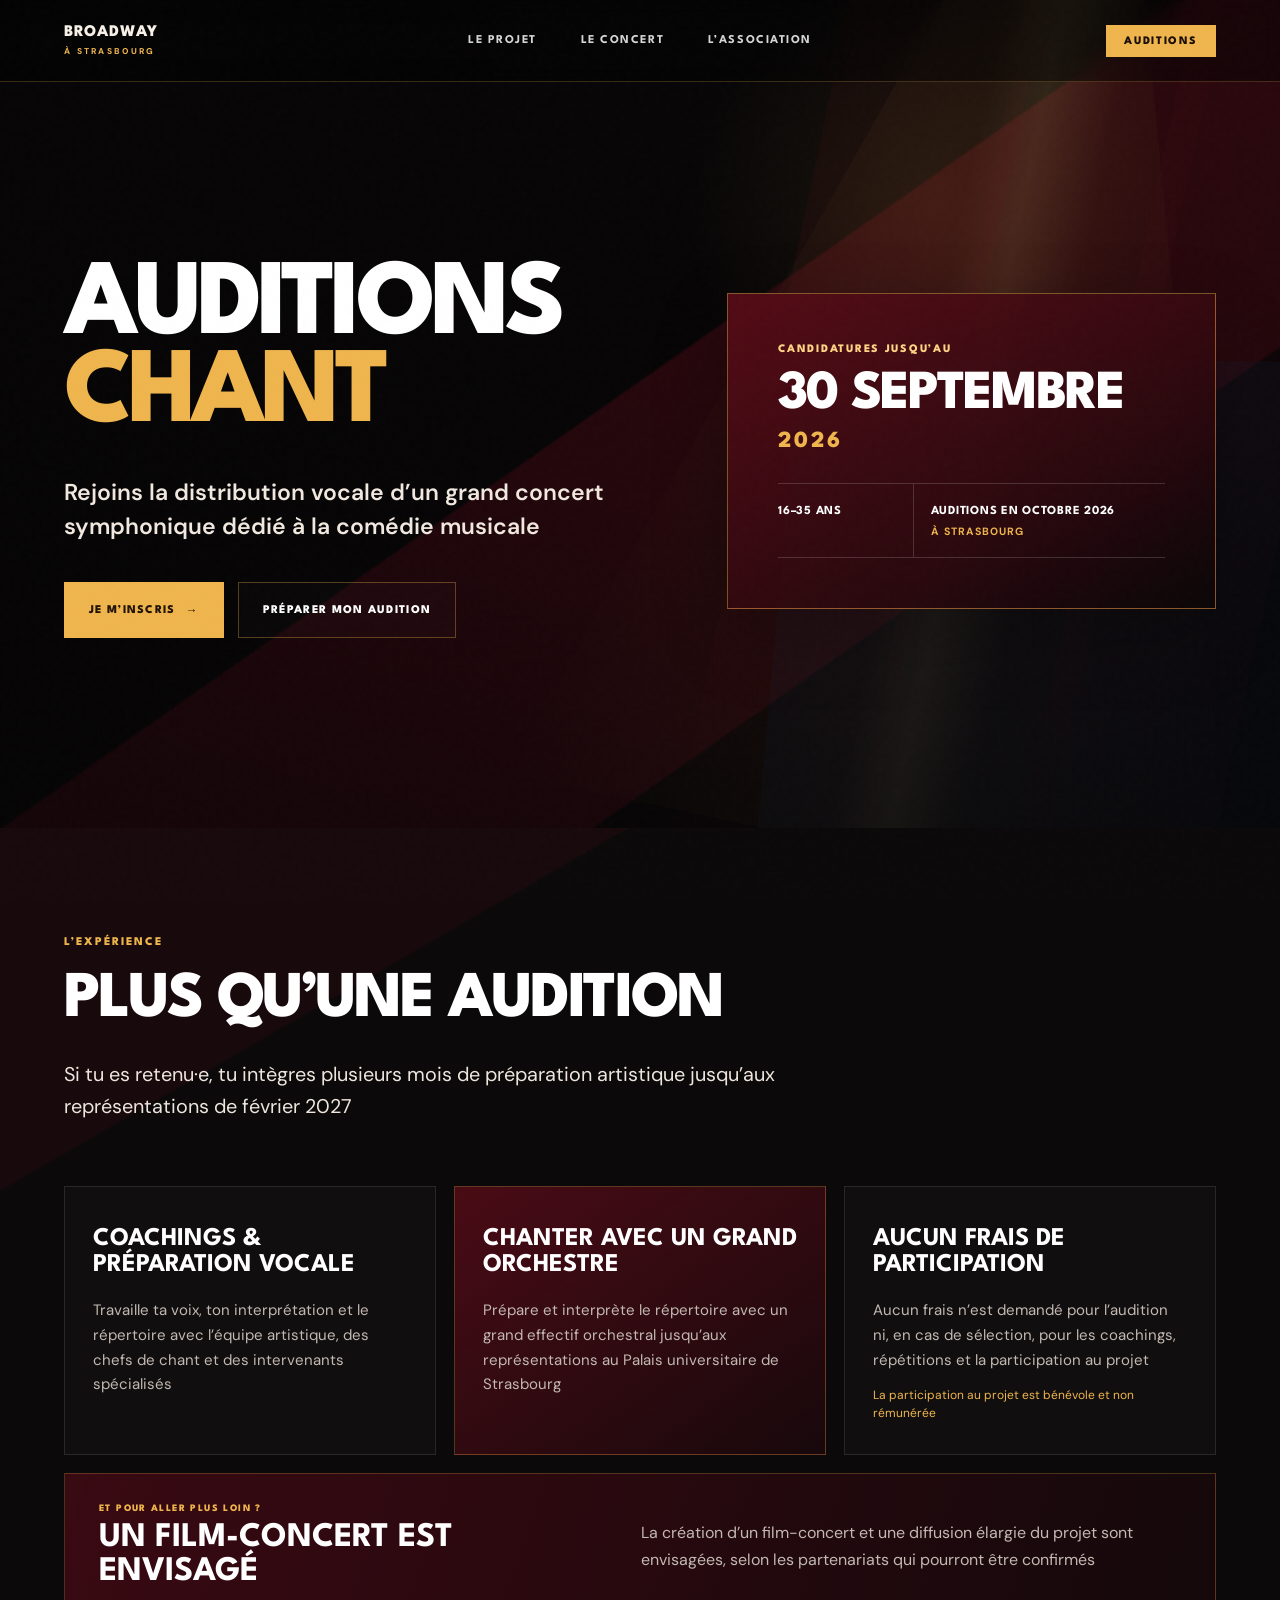
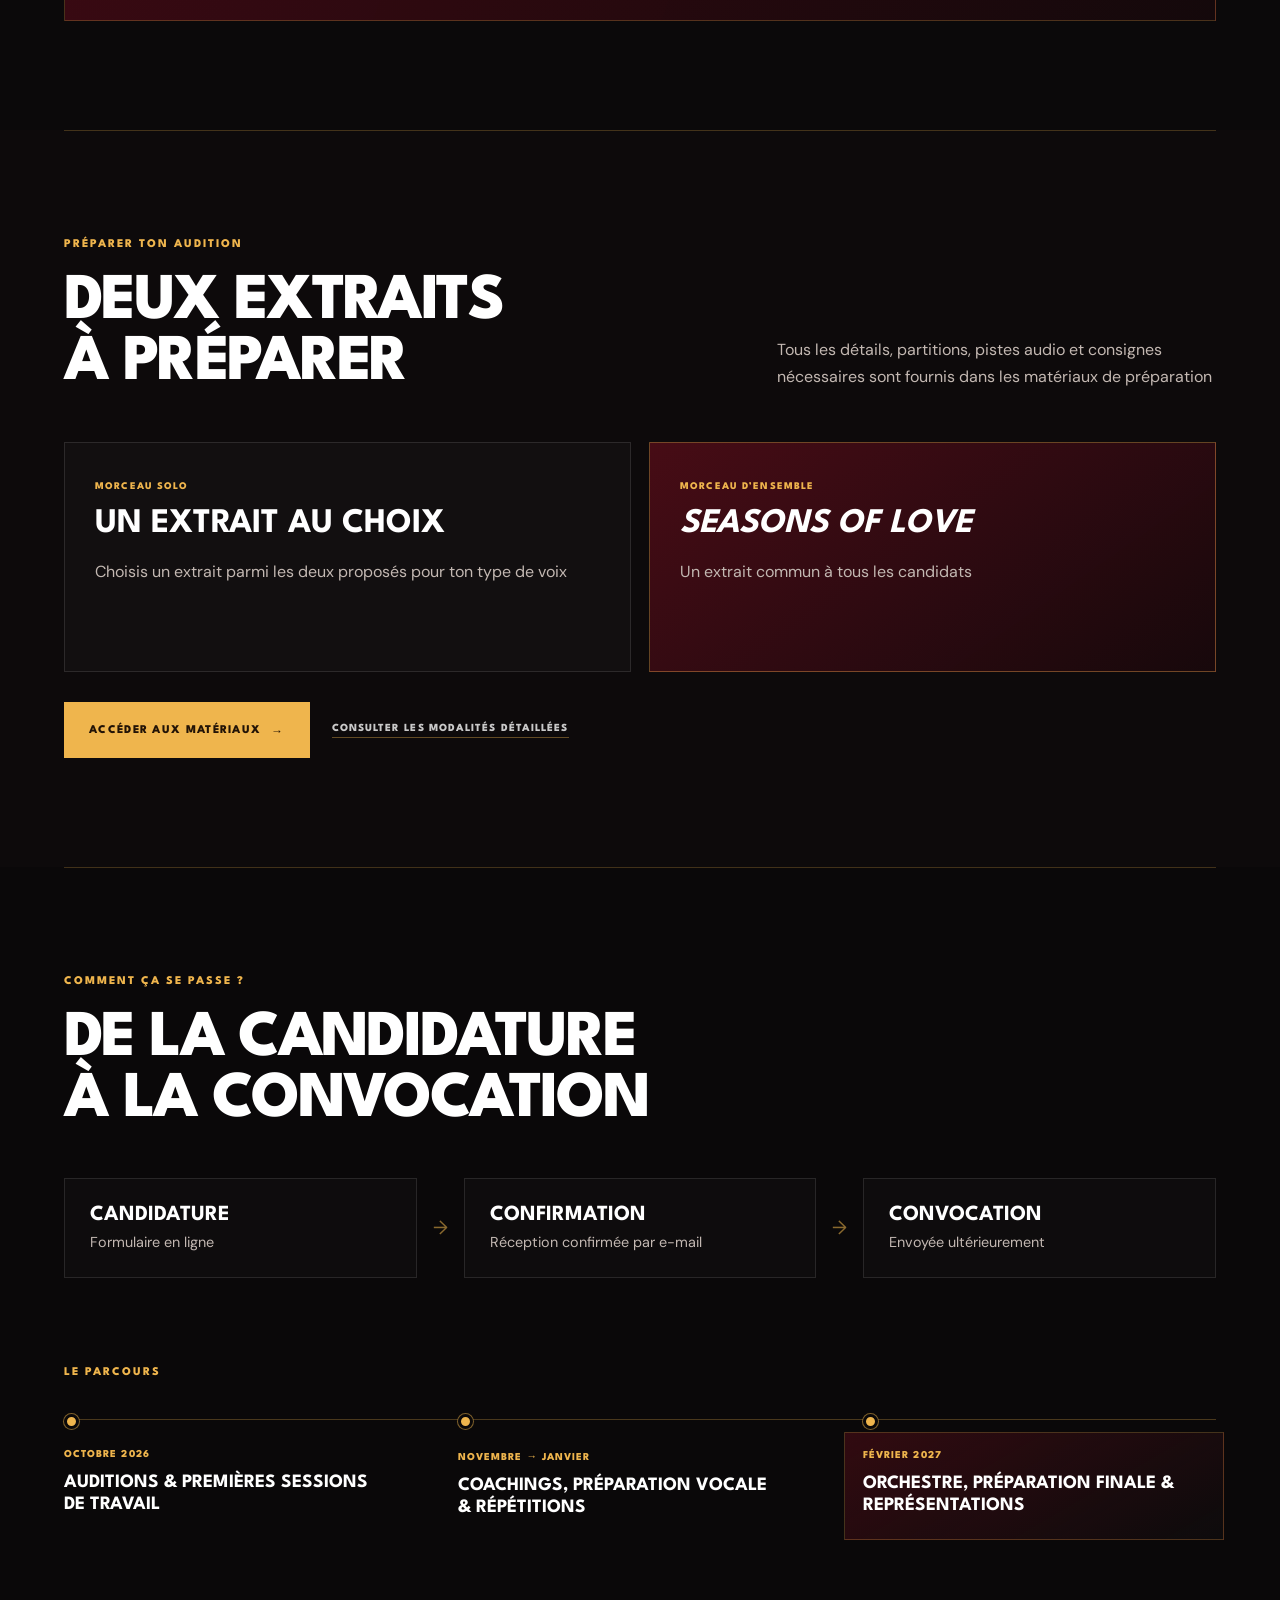
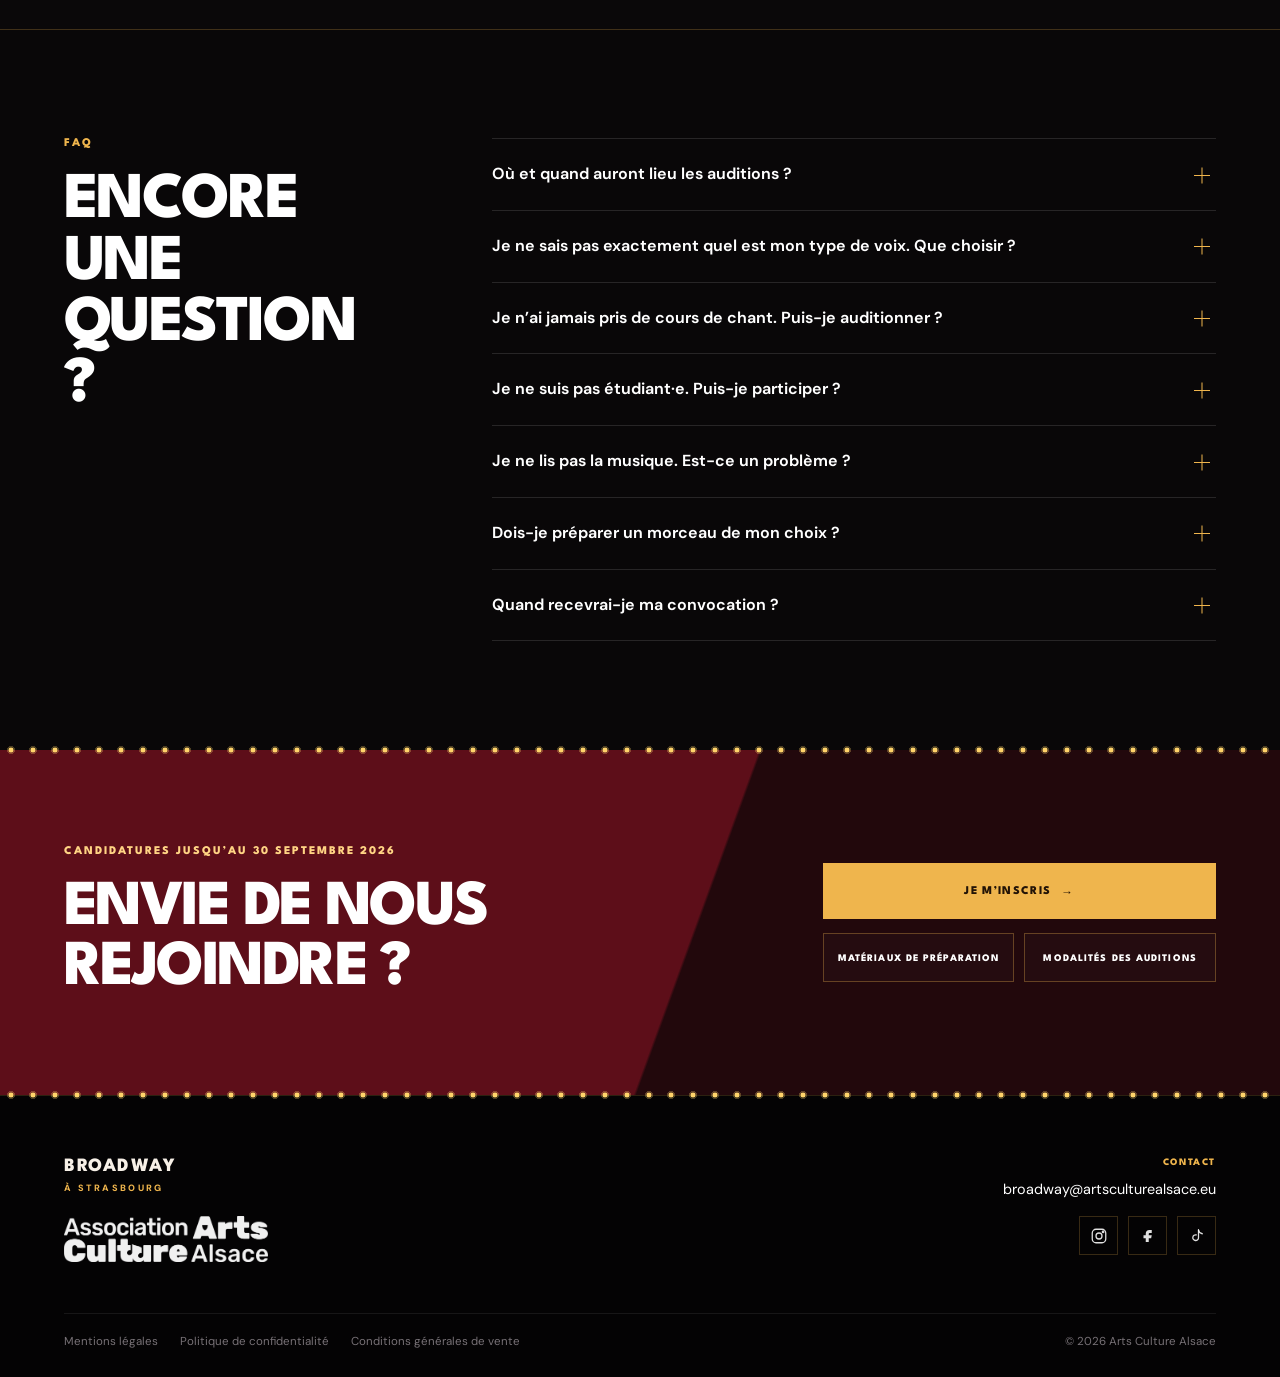
==== auditions/index.html @ e9760f8e "Deploy site V11-1" ====
<!DOCTYPE html>

<html lang="fr">
<head>
<meta charset="utf-8"/>
<meta content="width=device-width, initial-scale=1, viewport-fit=cover" name="viewport"/>
<meta content="#17070a" name="theme-color"/>
<meta content="Auditions chant pour Broadway à Strasbourg — candidatures jusqu’au 30 septembre 2026, auditions à Strasbourg en octobre 2026." name="description"/>
<meta content="Auditions chant — Broadway à Strasbourg" property="og:title"/>
<meta content="Rejoins la distribution vocale de Broadway à Strasbourg. Candidatures jusqu’au 30 septembre 2026." property="og:description"/>
<meta content="website" property="og:type"/>
<title>Auditions chant — Broadway à Strasbourg</title>
<link href="../assets/icons/favicon.ico" rel="icon" sizes="any"/>
<link href="../assets/icons/favicon-32x32.png" rel="icon" sizes="32x32" type="image/png"/>
<link href="../assets/icons/favicon-16x16.png" rel="icon" sizes="16x16" type="image/png"/>
<link href="../assets/icons/apple-touch-icon.png" rel="apple-touch-icon"/>
<link href="https://fonts.googleapis.com" rel="preconnect"/>
<link crossorigin="" href="https://fonts.gstatic.com" rel="preconnect"/>
<link href="https://fonts.googleapis.com/css2?family=DM+Sans:wght@400;500;600;700;800&amp;family=League+Spartan:wght@500;600;700;800&amp;display=swap" rel="stylesheet"/>
<link href="../css/style.css" rel="stylesheet"/>
<link href="../css/auditions.css" rel="stylesheet"/>
</head>
<body class="auditions-page">
<div aria-hidden="true" class="grain"></div>
<header class="site-header" id="top">
<a aria-label="Broadway à Strasbourg — accueil" class="brand" href="../#top">
<span class="brand-main">BROADWAY</span>
<span class="brand-sub">À STRASBOURG</span>
</a>
<nav aria-label="Navigation principale" class="desktop-nav">
<a href="../#projet">LE PROJET</a>
<a href="../#concert">LE CONCERT</a>
<a href="../#association">L’ASSOCIATION</a>
</nav>
<a aria-current="page" class="nav-cta nav-cta-active" href="./">AUDITIONS</a>
<button aria-expanded="false" aria-label="Ouvrir le menu" class="menu-toggle" type="button">
<span></span><span></span>
</button>
</header>
<div aria-hidden="true" class="mobile-menu">
<nav aria-label="Navigation mobile">
<a href="../#projet">LE PROJET</a>
<a href="../#concert">LE CONCERT</a>
<a href="../#association">L’ASSOCIATION</a>
<a aria-current="page" class="mobile-cta mobile-cta-active" href="./">AUDITIONS</a>
</nav>
</div>
<main>
<section aria-labelledby="audition-title" class="audition-hero">
<div aria-hidden="true" class="audition-hero-art">
<span class="audition-ray audition-ray-a"></span>
<span class="audition-ray audition-ray-b"></span>
<span class="audition-ray audition-ray-c"></span>
</div>
<div aria-hidden="true" class="audition-hero-shade"></div>
<div class="audition-container audition-hero-inner">
<div class="audition-hero-copy reveal">

<h1 id="audition-title">AUDITIONS <span>CHANT</span></h1>
<p class="audition-hero-lead">Rejoins la distribution vocale d’un grand concert symphonique dédié à la comédie musicale</p>
<div class="hero-actions">
<a class="button button-gold button-xl" href="candidature/">JE M’INSCRIS <span aria-hidden="true">→</span></a>
<a class="button button-ghost button-xl" href="#preparation">PRÉPARER MON AUDITION</a>
</div>
</div>
<aside aria-label="Informations essentielles" class="audition-key-info reveal">
<span class="key-label">CANDIDATURES JUSQU’AU</span>
<strong class="key-deadline">30 SEPTEMBRE <em>2026</em></strong>
<div class="key-secondary">
<span><b>16–35 ANS</b></span>
<span><b>AUDITIONS EN OCTOBRE 2026</b><small>À STRASBOURG</small></span>
</div>

</aside>
</div>
</section>
<section class="section-standard experience-section" id="experience">
<div class="audition-container">
<div class="section-intro reveal">
<p class="section-kicker">L’EXPÉRIENCE</p>
<h2>PLUS QU’UNE AUDITION</h2>
<p class="section-lead">Si tu es retenu·e, tu intègres plusieurs mois de préparation artistique jusqu’aux représentations de février 2027</p>
</div>
<div class="experience-grid reveal">
<article class="experience-card">
<h3>COACHINGS &amp; PRÉPARATION VOCALE</h3>
<p>Travaille ta voix, ton interprétation et le répertoire avec l’équipe artistique, des chefs de chant et des intervenants spécialisés</p>
</article>
<article class="experience-card experience-card-featured">
<h3>CHANTER AVEC UN GRAND ORCHESTRE</h3>
<p>Prépare et interprète le répertoire avec un grand effectif orchestral jusqu’aux représentations au Palais universitaire de Strasbourg</p>
</article>
<article class="experience-card">
<h3>AUCUN FRAIS DE PARTICIPATION</h3>
<p>Aucun frais n’est demandé pour l’audition ni, en cas de sélection, pour les coachings, répétitions et la participation au projet</p>
<small>La participation au projet est bénévole et non rémunérée</small>
</article>
</div>
<aside class="film-callout reveal">
<div>
<p class="callout-kicker">ET POUR ALLER PLUS LOIN ?</p>
<h3>UN FILM-CONCERT EST ENVISAGÉ</h3>
</div>
<p>La création d’un film-concert et une diffusion élargie du projet sont envisagées, selon les partenariats qui pourront être confirmés</p>
</aside>
</div>
</section>
<section class="section-standard preparation-section" id="preparation">
<div class="audition-container">
<div class="preparation-heading reveal">
<div>
<p class="section-kicker">PRÉPARER TON AUDITION</p>
<h2>DEUX EXTRAITS À PRÉPARER</h2>
</div>
<p>Tous les détails, partitions, pistes audio et consignes nécessaires sont fournis dans les matériaux de préparation</p>
</div>
<div class="prep-grid reveal">
<article class="prep-card">
<div>
<span class="prep-label">MORCEAU SOLO</span>
<h3>UN EXTRAIT AU CHOIX</h3>
<p>Choisis un extrait parmi les deux proposés pour ton type de voix</p>
</div>
</article>
<article class="prep-card prep-card-gold">
<div>
<span class="prep-label">MORCEAU D’ENSEMBLE</span>
<h3><em>SEASONS OF LOVE</em></h3>
<p>Un extrait commun à tous les candidats</p>
</div>
</article>
</div>
<div class="materials-actions reveal">
<a aria-disabled="true" class="button button-gold button-xl placeholder-link" href="#">ACCÉDER AUX MATÉRIAUX <span aria-hidden="true">→</span></a>
<a class="text-link" href="modalites/">CONSULTER LES MODALITÉS DÉTAILLÉES</a>
</div>
</div>
</section>
<section class="process-section section-standard" id="processus">
<div class="audition-container">
<div class="process-heading reveal">
<p class="section-kicker">COMMENT ÇA SE PASSE ?</p>
<h2>DE LA CANDIDATURE À LA CONVOCATION</h2>
</div>
<div class="application-steps reveal">
<article>
<strong>CANDIDATURE</strong>
<p>Formulaire en ligne</p>
</article>
<div aria-hidden="true" class="step-arrow">→</div>
<article>
<strong>CONFIRMATION</strong>
<p>Réception confirmée par e-mail</p>
</article>
<div aria-hidden="true" class="step-arrow">→</div>
<article>
<strong>CONVOCATION</strong>
<p>Envoyée ultérieurement</p>
</article>
</div>
<div class="timeline-heading reveal">
<p class="section-kicker">LE PARCOURS</p>
</div>
<div aria-label="Calendrier du projet d’octobre 2026 à février 2027" class="season-timeline reveal">
<div aria-hidden="true" class="timeline-line"></div>
<article class="timeline-item">
<span class="timeline-dot"></span>
<div class="timeline-month">OCTOBRE 2026</div>
<strong>AUDITIONS &amp; PREMIÈRES SESSIONS DE TRAVAIL</strong>
</article>
<article class="timeline-item">
<span class="timeline-dot"></span>
<div class="timeline-month">NOVEMBRE → JANVIER</div>
<strong>COACHINGS, PRÉPARATION VOCALE &amp; RÉPÉTITIONS</strong>
</article>
<article class="timeline-item timeline-highlight">
<span class="timeline-dot"></span>
<div class="timeline-month">FÉVRIER 2027</div>
<strong>ORCHESTRE, PRÉPARATION FINALE &amp; REPRÉSENTATIONS</strong>
</article>
</div>
</div>
</section>
<section class="faq-section section-standard" id="faq">
<div class="audition-container faq-layout">
<div class="faq-heading reveal">
<p class="section-kicker">FAQ</p>
<h2>ENCORE UNE QUESTION ?</h2>
</div>
<div class="faq-list reveal">
<details>
<summary>Où et quand auront lieu les auditions ?</summary>
<p>Les auditions auront lieu à Strasbourg, en octobre 2026, sur convocation. La date, l’horaire de passage et le lieu exact seront communiqués dans la convocation</p>
</details>
<details>
<summary>Je ne sais pas exactement quel est mon type de voix. Que choisir ?</summary>
<p>Choisis le type de voix dans lequel les extraits proposés te semblent les plus confortables. Ce choix sert avant tout à déterminer les matériaux à préparer et ne constitue pas une classification définitive de ta voix</p>
</details>
<details>
<summary>Je n’ai jamais pris de cours de chant. Puis-je auditionner ?</summary>
<p>Oui. Aucun parcours particulier n’est exigé. Conservatoire, chorale, autodidacte… ou jusqu’ici surtout sous la douche : les expériences peuvent être très différentes. L’audition est là pour nous permettre de découvrir ta voix et ton potentiel</p>
</details>
<details>
<summary>Je ne suis pas étudiant·e. Puis-je participer ?</summary>
<p>Oui. Le projet s’adresse en priorité aux étudiants et aux jeunes en formation, mais les auditions sont ouvertes à tous les profils âgés de 16 à 35 ans</p>
</details>
<details>
<summary>Je ne lis pas la musique. Est-ce un problème ?</summary>
<p>Non. La lecture musicale constitue un atout, mais elle n’est pas obligatoire. Des pistes audio et des guides de travail sont disponibles avec les partitions</p>
</details>
<details>
<summary>Dois-je préparer un morceau de mon choix ?</summary>
<p>Non. Les extraits à préparer sont fournis pour chaque type de voix : un morceau solo au choix parmi deux propositions et le morceau d’ensemble <em>Seasons of Love</em></p>
</details>
<details>
<summary>Quand recevrai-je ma convocation ?</summary>
<p>Après réception de la candidature, un e-mail de confirmation sera envoyé. La convocation arrivera séparément, ultérieurement</p>
</details>
</div>
</div>
</section>
<section class="final-cta-section marquee-frame">
<div class="audition-container final-cta-inner reveal">
<div class="final-cta-copy">
<p class="section-kicker section-kicker-light">CANDIDATURES JUSQU’AU 30 SEPTEMBRE 2026</p>
<h2>ENVIE DE NOUS REJOINDRE ?</h2>
</div>
<div class="final-cta-actions">
<a class="button button-gold button-xl" href="candidature/">JE M’INSCRIS <span aria-hidden="true">→</span></a>
<div class="secondary-actions">
<a aria-disabled="true" class="button button-ghost placeholder-link" href="#">MATÉRIAUX DE PRÉPARATION</a>
<a class="button button-ghost" href="modalites/">MODALITÉS DES AUDITIONS</a>
</div>
</div>
</div>
</section>
</main>
<button aria-label="Revenir en haut de la page" class="back-to-top" title="Revenir en haut" type="button">
<span aria-hidden="true">↑</span>
</button>
<footer class="site-footer">
<div class="footer-inner">
<div class="footer-brand-block">
<a aria-label="Broadway à Strasbourg — accueil" class="footer-title" href="../#top">
<span>BROADWAY</span>
<small>À STRASBOURG</small>
</a>
<a class="footer-aca-link" href="https://artsculturealsace.eu/" aria-label="Site d’Arts Culture Alsace"><img alt="Arts Culture Alsace" class="footer-aca-logo" loading="lazy" src="../assets/logos/arts-culture-alsace-white.png"/></a>
</div>
<div class="footer-contact">
<span class="footer-contact-label">CONTACT</span>
<a class="footer-email" href="mailto:broadway@artsculturealsace.eu">broadway@artsculturealsace.eu</a>
<div aria-label="Réseaux sociaux Arts Culture Alsace" class="socials">
<a aria-label="Instagram Arts Culture Alsace" href="https://www.instagram.com/artsculturealsace/" rel="noopener noreferrer" target="_blank">
<svg aria-hidden="true" viewbox="0 0 24 24"><rect height="18" rx="5" width="18" x="3" y="3"></rect><circle cx="12" cy="12" r="4"></circle><circle cx="17.4" cy="6.6" r="1"></circle></svg>
</a>
<a aria-label="Facebook Arts Culture Alsace" href="https://www.facebook.com/p/Arts-Culture-Alsace-61580677268485/" rel="noopener noreferrer" target="_blank">
<svg aria-hidden="true" viewbox="0 0 24 24"><path d="M14 8h3V4h-3c-3.3 0-5 2-5 5v2H6v4h3v5h4v-5h3.2l.8-4H13V9c0-.7.3-1 1-1Z"></path></svg>
</a>
<a aria-label="TikTok Arts Culture Alsace" href="https://www.tiktok.com/@artsculturealsace" rel="noopener noreferrer" target="_blank">
<svg aria-hidden="true" viewbox="0 0 24 24"><path d="M14 4v10.2a3.8 3.8 0 1 1-3-3.7"></path><path d="M14 4c.5 2.8 2.2 4.5 5 5"></path></svg>
</a>
</div>
</div>
</div>
<div class="footer-bottom">
<div class="footer-legal">
<a href="../mentions-legales/">Mentions légales</a>
<a href="../confidentialite/">Politique de confidentialité</a>
<a href="../conditions-generales-de-vente/">Conditions générales de vente</a></div>
<span>© 2026 Arts Culture Alsace</span>
</div>
</footer>
<script src="../js/main.js"></script>
</body>
</html>
---- css/style.css ----
:root {
  --bg: #090708;
  --bg-deep: #040304;
  --bg-warm: #13090b;
  --ink: #f7f0e7;
  --muted: #c3b8b2;
  --muted-2: #8e8480;
  --burgundy: #4e0e17;
  --burgundy-2: #68121d;
  --red: #a91e2c;
  --red-bright: #d3323b;
  --gold: #d38b27;
  --gold-bright: #efb54d;
  --bulb: #ffd36a;
  --blue: #1d5d9f;
  --cream: #f7efe3;
  --line: rgba(255,255,255,.12);
  --header-h: 82px;
  --max: 1240px;
  --pad: clamp(22px, 5vw, 72px);
  --sans: "DM Sans", system-ui, -apple-system, BlinkMacSystemFont, "Segoe UI", sans-serif;
  --display: "League Spartan", "Arial Black", sans-serif;
}

* { box-sizing: border-box; }
html { scroll-behavior: smooth; background: var(--bg); }
body {
  margin: 0;
  color: var(--ink);
  background: var(--bg);
  font-family: var(--sans);
  overflow-x: clip;
  text-rendering: optimizeLegibility;
  -webkit-font-smoothing: antialiased;
}
body.menu-open { overflow: hidden; }
a { color: inherit; text-decoration: none; }
img { display: block; max-width: 100%; }
button, a { -webkit-tap-highlight-color: transparent; }
button { font: inherit; }

.grain {
  position: fixed;
  inset: 0;
  z-index: 100;
  pointer-events: none;
  opacity: .024;
  background-image: url("data:image/svg+xml,%3Csvg viewBox='0 0 180 180' xmlns='http://www.w3.org/2000/svg'%3E%3Cfilter id='n'%3E%3CfeTurbulence type='fractalNoise' baseFrequency='.9' numOctaves='3' stitchTiles='stitch'/%3E%3C/filter%3E%3Crect width='100%25' height='100%25' filter='url(%23n)' opacity='.72'/%3E%3C/svg%3E");
}

/* Header */
.site-header {
  position: fixed;
  inset: 0 0 auto 0;
  z-index: 70;
  height: var(--header-h);
  display: grid;
  grid-template-columns: 1fr auto 1fr;
  align-items: center;
  gap: 34px;
  padding: 0 var(--pad);
  background: rgba(4,3,4,.46);
  backdrop-filter: blur(9px);
  -webkit-backdrop-filter: blur(9px);
  border-bottom: 1px solid rgba(239,181,77,.22);
  transition: background .28s ease, backdrop-filter .28s ease, border-color .28s ease;
}
.site-header.scrolled {
  background: rgba(4,3,4,.92);
  backdrop-filter: blur(16px);
  -webkit-backdrop-filter: blur(16px);
  border-bottom-color: rgba(239,181,77,.42);
}
.brand {
  justify-self: start;
  display: inline-flex;
  flex-direction: column;
  line-height: .9;
  text-transform: uppercase;
}
.brand-main {
  font-family: var(--display);
  font-size: 1.02rem;
  font-weight: 800;
  letter-spacing: .065em;
}
.brand-sub {
  margin-top: 7px;
  color: var(--gold-bright);
  font-size: .53rem;
  font-weight: 800;
  letter-spacing: .27em;
}
.desktop-nav {
  display: flex;
  align-items: center;
  gap: clamp(28px, 3.4vw, 52px);
}
.desktop-nav a {
  position: relative;
  padding: 9px 0;
  color: rgba(255,255,255,.84);
  font-family: var(--display);
  font-size: .75rem;
  font-weight: 700;
  letter-spacing: .13em;
  transition: color .2s ease;
}
.desktop-nav a::after {
  content: "";
  position: absolute;
  left: 0;
  right: 100%;
  bottom: 2px;
  height: 2px;
  background: var(--gold-bright);
  transition: right .2s ease;
}
.desktop-nav a:hover { color: #fff; }
.desktop-nav a:hover::after { right: 0; }
.nav-cta {
  justify-self: end;
  padding: 10px 17px 9px;
  border: 1px solid rgba(239,181,77,.68);
  color: var(--gold-bright);
  font-family: var(--display);
  font-size: .72rem;
  font-weight: 800;
  letter-spacing: .14em;
  transition: color .2s ease, background .2s ease, border-color .2s ease;
}
.nav-cta:hover {
  color: #1a0d05;
  background: var(--gold-bright);
  border-color: var(--gold-bright);
}
.menu-toggle {
  display: none;
  justify-self: end;
  width: 42px;
  height: 42px;
  padding: 8px;
  border: 1px solid rgba(255,255,255,.13);
  border-radius: 3px;
  background: rgba(0,0,0,.14);
}
.menu-toggle span {
  display: block;
  width: 22px;
  height: 1px;
  margin: 6px auto;
  background: #fff;
  transition: transform .22s ease;
}
.mobile-menu {
  position: fixed;
  inset: 0;
  z-index: 60;
  display: grid;
  place-items: center;
  padding: calc(var(--header-h) + 30px) 24px 40px;
  background:
    linear-gradient(145deg, rgba(90,13,25,.82), transparent 42%),
    linear-gradient(330deg, rgba(29,93,159,.16), transparent 32%),
    #080607;
  opacity: 0;
  pointer-events: none;
  transition: opacity .22s ease;
}
.mobile-menu.open { opacity: 1; pointer-events: auto; }
.mobile-menu nav {
  display: flex;
  flex-direction: column;
  align-items: center;
  gap: 27px;
  text-align: center;
}
.mobile-menu a {
  font-family: var(--display);
  font-size: 1.18rem;
  font-weight: 700;
  letter-spacing: .12em;
}
.mobile-menu .mobile-cta {
  margin-top: 8px;
  padding: 13px 20px;
  border: 1px solid rgba(239,181,77,.72);
  color: var(--gold-bright);
  font-size: .92rem;
}
.menu-toggle.open span:first-child { transform: translateY(3.5px) rotate(45deg); }
.menu-toggle.open span:last-child { transform: translateY(-3.5px) rotate(-45deg); }

/* Hero */
.hero { position: relative; background: var(--bg-deep); }
.hero-stage {
  position: relative;
  min-height: 80svh;
  display: grid;
  place-items: center;
  overflow: hidden;
  padding: calc(var(--header-h) + 46px) var(--pad) 64px;
}
.hero-media,
.hero-video,
.hero-shade {
  position: absolute;
  inset: 0;
  width: 100%;
  height: 100%;
}
.hero-video { object-fit: cover; }
.hero-media {
  overflow: hidden;
  background:
    linear-gradient(180deg, rgba(0,0,0,.12), rgba(0,0,0,.42)),
    #090607;
}
.hero-curtain,
.hero-spotlight,
.hero-blue-accent { position: absolute; pointer-events: none; }
.hero-curtain {
  top: -8%;
  bottom: -12%;
  width: 42%;
  opacity: .9;
}
.hero-curtain-left {
  left: -10%;
  transform: skewX(-8deg);
  background:
    linear-gradient(90deg, #28050b 0%, #5d0d19 48%, rgba(93,13,25,.12) 100%);
}
.hero-curtain-right {
  right: -16%;
  transform: skewX(10deg);
  background:
    linear-gradient(270deg, #240408 0%, #4d0b13 44%, rgba(77,11,19,.08) 100%);
}
.hero-spotlight {
  width: 24vw;
  min-width: 220px;
  height: 120%;
  left: 30%;
  top: -28%;
  transform: rotate(12deg);
  transform-origin: top center;
  background: linear-gradient(90deg, transparent 0%, rgba(245,195,95,.18) 47%, rgba(255,220,136,.34) 51%, rgba(245,195,95,.12) 58%, transparent 100%);
  clip-path: polygon(40% 0, 60% 0, 100% 100%, 0 100%);
}
.hero-blue-accent {
  right: 5%;
  bottom: 7%;
  width: min(22vw, 320px);
  height: min(48vh, 430px);
  opacity: .16;
  background: #1b5b97;
  clip-path: polygon(22% 0, 100% 12%, 78% 100%, 0 86%);
}
.hero-shade {
  background:
    linear-gradient(180deg, rgba(4,3,4,.10) 0%, rgba(4,3,4,.10) 42%, rgba(4,3,4,.66) 100%),
    radial-gradient(circle at 50% 48%, transparent 0 32%, rgba(4,3,4,.18) 68%, rgba(4,3,4,.42) 100%);
}
.hero-content {
  position: relative;
  z-index: 2;
  width: min(100%, 1080px);
  text-align: center;
}
.hero-meta {
  display: flex;
  flex-direction: column;
  align-items: center;
  gap: 7px;
  margin: 0 0 28px;
  color: var(--gold-bright);
  font-family: var(--display);
  font-size: clamp(.65rem, .78vw, .79rem);
  font-weight: 700;
  letter-spacing: .18em;
  text-transform: uppercase;
}
.hero-content h1 { margin: 0; text-transform: uppercase; }
.hero-title-main {
  display: block;
  color: #fff;
  font-family: var(--display);
  font-size: clamp(4.7rem, 10vw, 9.7rem);
  line-height: .82;
  font-weight: 800;
  letter-spacing: -.055em;
}
.hero-title-sub {
  display: block;
  margin-top: 25px;
  color: var(--gold-bright);
  font-family: var(--display);
  font-size: clamp(1rem, 1.7vw, 1.55rem);
  line-height: 1;
  font-weight: 700;
  letter-spacing: .31em;
}
.hero-tagline {
  max-width: 720px;
  margin: 36px auto 0;
  color: var(--cream);
  font-family: var(--sans);
  font-size: clamp(1.22rem, 1.8vw, 1.58rem);
  font-weight: 600;
  line-height: 1.4;
  text-wrap: balance;
}
.hero-cta-strip {
  position: relative;
  z-index: 4;
  background:
    linear-gradient(90deg, #3f0911 0%, #5c0d18 44%, #34080f 100%);
  border-top: 1px solid rgba(239,181,77,.45);
  border-bottom: 1px solid rgba(239,181,77,.18);
}
.hero-cta-inner {
  max-width: var(--max);
  margin: 0 auto;
  padding: 30px var(--pad);
  display: flex;
  align-items: center;
  justify-content: space-between;
  gap: 34px;
}
.hero-cta-label {
  display: block;
  margin-bottom: 7px;
  color: var(--gold-bright);
  font-family: var(--display);
  font-size: .75rem;
  font-weight: 800;
  letter-spacing: .16em;
}
.hero-cta-inner strong {
  display: block;
  max-width: 680px;
  color: #fff;
  font-family: var(--sans);
  font-size: clamp(1.15rem, 1.7vw, 1.55rem);
  font-weight: 700;
  line-height: 1.35;
}

/* Broadway light motif */
.marquee-frame { position: relative; }
.marquee-frame::before,
.marquee-frame::after,
.bulb-row,
.audition-bulbs {
  background-image: radial-gradient(circle, var(--bulb) 0 2.4px, rgba(255,211,106,.28) 2.6px 4px, transparent 4.2px);
  background-size: 22px 8px;
  background-repeat: repeat-x;
}
.marquee-frame::before,
.marquee-frame::after {
  content: "";
  position: absolute;
  left: 0;
  right: 0;
  height: 8px;
  pointer-events: none;
}
.marquee-frame::before { top: -4px; }
.marquee-frame::after { bottom: -4px; }
.marquee-frame-top::after { display: none; }

/* Shared */
.section { position: relative; padding: clamp(84px, 9vw, 138px) var(--pad); }
.section-inner { width: min(100%, var(--max)); margin: 0 auto; }
.section-kicker {
  margin: 0 0 22px;
  color: var(--gold-bright);
  font-family: var(--display);
  font-size: .74rem;
  font-weight: 800;
  letter-spacing: .17em;
  text-transform: uppercase;
}
.section-kicker-light { color: #ffd484; }
h2 {
  margin: 0;
  font-family: var(--display);
  font-weight: 800;
  text-transform: uppercase;
  text-wrap: balance;
}
.lead {
  color: #f3ece4;
  font-size: clamp(1.13rem, 1.55vw, 1.42rem);
  line-height: 1.55;
}
.button {
  display: inline-flex;
  align-items: center;
  justify-content: center;
  gap: 10px;
  min-height: 49px;
  padding: 13px 20px 12px;
  border: 1px solid rgba(255,255,255,.22);
  font-family: var(--display);
  font-size: .74rem;
  font-weight: 800;
  letter-spacing: .11em;
  text-align: center;
  transition: transform .18s ease, background .18s ease, color .18s ease, border-color .18s ease;
}
.button:hover { transform: translateY(-2px); }
.button-gold {
  color: #221306;
  background: var(--gold-bright);
  border-color: var(--gold-bright);
}
.button-gold:hover {
  background: #ffd16f;
  border-color: #ffd16f;
}

/* Project */
.section-project {
  background:
    linear-gradient(150deg, rgba(85,12,24,.18) 0 22%, transparent 22.2%),
    linear-gradient(330deg, rgba(29,93,159,.05) 0 18%, transparent 18.2%),
    #0b090a;
}
.project-layout {
  display: grid;
  grid-template-columns: minmax(0, .96fr) minmax(380px, 1.04fr);
  gap: clamp(38px, 5vw, 72px);
  align-items: center;
}
.project-copy {
  padding-right: clamp(0px, 1vw, 14px);
}
.project-copy h2 {
  max-width: 8.2ch;
}

.project-copy h2,
.concert-heading h2,
.auditions-heading h2 {
  font-size: clamp(2.7rem, 5.4vw, 5.6rem);
  line-height: .94;
  letter-spacing: -.04em;
}
.project-copy .lead {
  max-width: 35ch;
  margin: clamp(28px, 3vw, 38px) 0 0;
  padding-left: 18px;
  border-left: 2px solid rgba(226, 171, 57, .58);
}
.project-visuals { min-width: 0; }
.project-mosaic {
  display: grid;
  grid-template-columns: repeat(12, minmax(0, 1fr));
  grid-template-rows: repeat(7, minmax(0, 1fr));
  gap: 7px;
  aspect-ratio: 1.08 / 1;
  min-height: 0;
}
.mosaic-item {
  position: relative;
  min-width: 0;
  min-height: 0;
  margin: 0;
  overflow: hidden;
  background: #120b0d;
}
.mosaic-item::after {
  content: "";
  position: absolute;
  inset: 0;
  pointer-events: none;
  box-shadow: inset 0 0 0 1px rgba(255,255,255,.055);
  background: linear-gradient(180deg, rgba(5,4,4,.015), rgba(5,4,4,.16));
}
.mosaic-item img {
  width: 100%;
  height: 100%;
  object-fit: cover;
  filter: brightness(.9) saturate(.94) contrast(1.03);
  transition: transform .55s cubic-bezier(.2,.72,.2,1), filter .3s ease;
}
.project-mosaic:hover .mosaic-item img { filter: brightness(.82) saturate(.88) contrast(1.03); }
.project-mosaic .mosaic-item:hover img {
  transform: scale(1.025);
  filter: brightness(.98) saturate(1) contrast(1.03);
}
.mosaic-nyc { grid-column: 1 / 8; grid-row: 1 / 5; }
.mosaic-myfair { grid-column: 8 / 13; grid-row: 1 / 3; }
.mosaic-company { grid-column: 8 / 13; grid-row: 3 / 5; }
.mosaic-bbc { grid-column: 1 / 5; grid-row: 5 / 8; }
.mosaic-psychose { grid-column: 5 / 8; grid-row: 5 / 8; }
.mosaic-trio { grid-column: 8 / 13; grid-row: 5 / 8; }
.mosaic-nyc img { object-position: center 51%; }
.mosaic-myfair img { object-position: center 45%; }
.mosaic-company img { object-position: center 46%; }
.mosaic-bbc img {
  object-position: center 72%;
  scale: 1.34;
}
.mosaic-psychose img { object-position: 55% 38%; }
.mosaic-trio img { object-position: center 42%; }
.project-photo-credits {
  margin-top: 10px;
  color: rgba(255,255,255,.42);
  font-size: .62rem;
  line-height: 1.55;
}
.project-photo-credits summary {
  width: max-content;
  cursor: pointer;
  user-select: none;
  font-size: .6rem;
  letter-spacing: .08em;
  text-transform: uppercase;
}
.project-photo-credits summary:hover { color: rgba(255,255,255,.72); }
.photo-credits-copy {
  display: flex;
  flex-wrap: wrap;
  gap: 4px 12px;
  margin-top: 8px;
}
.photo-credits-copy a,
.photo-credits-copy span { color: inherit; }
.photo-credits-copy a:hover { color: var(--gold-bright); }

/* Concert */
.section-concert {
  padding-left: 0;
  padding-right: 0;
  overflow: hidden;
  background:
    linear-gradient(180deg, rgba(42,4,10,.20), transparent 30%),
    #4a0b14;
}
.concert-shape {
  position: absolute;
  right: -8%;
  top: 8%;
  width: 36%;
  height: 72%;
  opacity: .14;
  transform: rotate(9deg);
  background: #1f5b98;
  clip-path: polygon(25% 0, 100% 8%, 72% 100%, 0 82%);
}
.section-concert .section-inner { position: relative; z-index: 2; padding: 0 var(--pad); }
.concert-heading { max-width: 1080px; }
.concert-heading h2 { color: #fff7eb; font-size: clamp(2.55rem, 5.1vw, 5.3rem); }
.stats-grid {
  margin-top: clamp(54px, 7vw, 84px);
  display: grid;
  grid-template-columns: repeat(3, 1fr);
  border-top: 1px solid rgba(255,223,165,.30);
  border-bottom: 1px solid rgba(255,223,165,.30);
}
.stat {
  min-width: 0;
  padding: clamp(27px, 3.4vw, 42px) clamp(18px, 3vw, 36px);
  border-right: 1px solid rgba(255,223,165,.22);
}
.stat:first-child { padding-left: 0; }
.stat:last-child { border-right: 0; }
.stat strong {
  display: block;
  color: #ffd37b;
  font-family: var(--display);
  font-size: clamp(2.8rem, 4.8vw, 5.1rem);
  line-height: .92;
  font-weight: 800;
}
.stat span {
  display: block;
  margin-top: 11px;
  color: rgba(255,244,226,.82);
  font-family: var(--display);
  font-size: .73rem;
  font-weight: 700;
  letter-spacing: .09em;
}
.shows-marquee {
  width: 100%;
  margin-top: clamp(58px, 7vw, 92px);
  overflow: hidden;
  border-top: 1px solid rgba(255,222,156,.40);
  border-bottom: 1px solid rgba(255,222,156,.40);
  background: #13090b;
  -webkit-mask-image: linear-gradient(to right, transparent 0, #000 5%, #000 95%, transparent 100%);
  mask-image: linear-gradient(to right, transparent 0, #000 5%, #000 95%, transparent 100%);
}
.marquee-track {
  width: max-content;
  display: flex;
  animation: marquee 52s linear infinite;
}
.marquee-set {
  display: flex;
  align-items: center;
  flex-shrink: 0;
  gap: 28px;
  padding: 24px 14px;
}
.marquee-set span {
  white-space: nowrap;
  color: #fff6e8;
  font-family: var(--display);
  font-size: clamp(1rem, 1.45vw, 1.3rem);
  font-weight: 700;
  letter-spacing: .035em;
}
.marquee-set i {
  color: var(--gold-bright);
  font-style: normal;
  font-size: .56rem;
}
@keyframes marquee { to { transform: translateX(-50%); } }

/* Auditions */
.section-auditions {
  overflow: hidden;
  background: #090708;
}
.auditions-bg {
  position: absolute;
  inset: 0;
  pointer-events: none;
  background:
    linear-gradient(108deg, transparent 0 59%, rgba(99,15,25,.84) 59.2% 73%, transparent 73.2%),
    linear-gradient(94deg, transparent 0 66%, rgba(154,28,39,.42) 66.2% 77%, transparent 77.2%),
    linear-gradient(180deg, #090708, #11090a);
}
.auditions-panel {
  position: relative;
  z-index: 2;
  display: grid;
  grid-template-columns: minmax(0, .9fr) minmax(0, 1.1fr);
  gap: clamp(48px, 8vw, 110px);
  align-items: center;
  padding: clamp(42px, 5vw, 72px);
  border: 1px solid rgba(239,181,77,.42);
  background: rgba(9,7,8,.78);
}
.auditions-heading { position: relative; }
.auditions-heading h2 span { color: var(--gold-bright); }
.audition-bulbs {
  width: min(88%, 320px);
  height: 8px;
  margin-top: 24px;
}
.auditions-copy .lead {
  margin-top: 0;
  color: #f3ece5;
  font-size: clamp(1.08rem, 1.5vw, 1.34rem);
  font-weight: 600;
}
.auditions-copy > p:not(.lead) {
  color: var(--muted);
  line-height: 1.7;
}
.deadline {
  margin: 27px 0;
  color: #fff !important;
}
.deadline strong { color: var(--gold-bright); }
.auditions-copy small {
  display: block;
  margin-top: 17px;
  color: var(--muted-2);
  font-size: .78rem;
}

/* Association */
.section-association {
  background:
    linear-gradient(150deg, rgba(93,13,25,.13) 0 18%, transparent 18.2%),
    #0c0a0b;
}
.association-layout {
  display: grid;
  grid-template-columns: minmax(300px, .75fr) minmax(0, 1.25fr);
  gap: clamp(54px, 8vw, 120px);
  align-items: start;
}
.association-brand img {
  width: min(100%, 440px);
  margin-top: 12px;
}
.association-copy .lead { margin-top: 0; }
.association-copy p:not(.lead) {
  color: var(--muted);
  font-size: 1rem;
  line-height: 1.75;
}
.association-copy strong { color: #fff; font-weight: 800; }
.supporters {
  margin-top: clamp(76px, 9vw, 120px);
  padding-top: 38px;
  border-top: 1px solid rgba(239,181,77,.18);
}
.supporters h3 {
  margin: 0 0 34px;
  color: #f2e7dc;
  font-family: var(--display);
  font-size: .75rem;
  font-weight: 800;
  letter-spacing: .17em;
}
.supporters-grid {
  display: grid;
  grid-template-columns: 1.2fr .86fr 1.2fr .94fr 1.05fr;
  align-items: stretch;
  gap: clamp(12px, 1.8vw, 22px);
}
.supporter {
  min-width: 0;
  min-height: 138px;
  padding: 18px;
  display: grid;
  place-items: center;
  background: transparent;
  border: 0;
  transition: transform .18s ease, filter .18s ease;
}
a.supporter:hover {
  transform: translateY(-3px);
  filter: brightness(1.08);
}
.supporter img {
  width: 100%;
  max-height: 82px;
  object-fit: contain;
}
.supporter-unistra img { max-height: 72px; filter: none; }
.supporter-crous img { width: 88px; max-height: 88px; }
.supporter-cvec img { max-height: 68px; }
.supporter-fdva img { max-height: 86px; }
.supporter-afges img { max-height: 96px; }

/* Footer */
.site-footer {
  padding: 62px var(--pad) 28px;
  background: #040304;
  border-top: 1px solid rgba(239,181,77,.17);
}
.footer-inner,
.footer-bottom {
  width: min(100%, var(--max));
  margin: 0 auto;
}
.footer-inner {
  display: flex;
  justify-content: space-between;
  align-items: flex-start;
  gap: 44px;
}
.footer-title {
  display: block;
  width: max-content;
  max-width: 100%;
  transition: opacity .18s ease;
}
.footer-title:hover { opacity: .82; }
.footer-title:focus-visible { outline: 1px solid var(--gold-bright); outline-offset: 6px; }
.footer-title span {
  display: block;
  font-family: var(--display);
  font-size: 1.18rem;
  font-weight: 800;
  letter-spacing: .08em;
}
.footer-title small {
  display: block;
  margin-top: 7px;
  color: var(--gold-bright);
  font-size: .57rem;
  font-weight: 800;
  letter-spacing: .25em;
}
.footer-brand-block p {
  margin: 20px 0 0;
  color: var(--muted-2);
  font-size: .85rem;
}
.footer-contact {
  display: flex;
  flex-direction: column;
  align-items: flex-end;
  gap: 18px;
}
.footer-email {
  color: #fff;
  font-size: .9rem;
  transition: color .18s ease;
}
.footer-email:hover { color: var(--gold-bright); }
.socials { display: flex; gap: 10px; }
.socials a {
  width: 39px;
  height: 39px;
  display: grid;
  place-items: center;
  border: 1px solid rgba(239,181,77,.22);
  color: rgba(255,255,255,.88);
  transition: color .18s ease, border-color .18s ease, background .18s ease;
}
.socials a:hover {
  color: #1d0f05;
  border-color: var(--gold-bright);
  background: var(--gold-bright);
}
.socials svg {
  width: 18px;
  height: 18px;
  fill: none;
  stroke: currentColor;
  stroke-width: 1.7;
  stroke-linecap: round;
  stroke-linejoin: round;
}
.socials a:nth-child(2) svg path { fill: currentColor; stroke: none; }
.footer-bottom {
  margin-top: 46px;
  padding-top: 20px;
  border-top: 1px solid rgba(255,255,255,.075);
  display: flex;
  justify-content: space-between;
  gap: 30px;
  color: #777176;
  font-size: .72rem;
}
.footer-legal { display: flex; gap: 22px; }

/* Reveal */
.reveal {
  opacity: 0;
  transform: translateY(18px);
  transition: opacity .7s ease, transform .7s cubic-bezier(.2,.72,.2,1);
}
.reveal.visible { opacity: 1; transform: none; }

/* Tablet */
@media (max-width: 980px) {
  :root { --header-h: 72px; }
  .site-header { grid-template-columns: 1fr auto; }
  .desktop-nav, .nav-cta { display: none; }
  .menu-toggle { display: block; }
  .hero-stage { min-height: 75svh; padding-top: calc(var(--header-h) + 40px); }
  .project-layout,
  .association-layout { grid-template-columns: 1fr; }
  .identity-panel { min-height: 300px; }
  .auditions-panel { gap: 48px; }
  .supporters-grid { grid-template-columns: repeat(3, 1fr); }
}

/* Mobile */
@media (max-width: 640px) {
  :root {
    --header-h: 66px;
    --pad: 20px;
  }
  .site-header { padding: 0 18px; }
  .brand-main { font-size: .78rem; }
  .brand-sub { font-size: .43rem; margin-top: 5px; }
  .menu-toggle { width: 38px; height: 38px; }

  .hero-stage {
    min-height: 72svh;
    padding: calc(var(--header-h) + 30px) 20px 46px;
  }
  .hero-curtain-left { width: 56%; left: -26%; }
  .hero-curtain-right { width: 58%; right: -34%; }
  .hero-spotlight { width: 47vw; min-width: 160px; left: 24%; opacity: .72; }
  .hero-blue-accent { width: 34vw; height: 36vh; right: -3%; opacity: .10; }
  .hero-meta {
    margin-bottom: 22px;
    font-size: .58rem;
    line-height: 1.5;
    letter-spacing: .14em;
  }
  .hero-meta span { display: block; }
  .hero-title-main {
    font-size: clamp(2.95rem, 15vw, 4.2rem);
    line-height: .88;
    letter-spacing: -.05em;
  }
  .hero-title-sub {
    margin-top: 17px;
    font-size: clamp(.79rem, 4vw, 1rem);
    letter-spacing: .27em;
  }
  .hero-tagline {
    max-width: 340px;
    margin-top: 27px;
    font-size: clamp(1.03rem, 4.9vw, 1.25rem);
    line-height: 1.42;
  }
  .hero-cta-inner {
    padding: 24px 20px 26px;
    flex-direction: column;
    align-items: stretch;
    gap: 18px;
  }
  .hero-cta-label { font-size: .66rem; }
  .hero-cta-inner strong { font-size: 1.12rem; line-height: 1.4; }
  .hero-cta-inner .button { width: 100%; }

  .section { padding: 78px 20px; }
  .section-kicker { margin-bottom: 16px; font-size: .65rem; }
  .project-copy h2,
  .concert-heading h2,
  .auditions-heading h2 {
    font-size: clamp(2.05rem, 10.2vw, 2.85rem);
    line-height: .96;
    letter-spacing: -.035em;
  }
  .project-copy { padding-right: 0; }
  .project-copy h2 { max-width: none; }
  .project-copy .lead {
    margin-top: 25px;
    max-width: none;
    padding-left: 15px;
  }
  .lead { font-size: 1.06rem; line-height: 1.52; }
  .project-copy > p:not(.section-kicker):not(.lead) { font-size: .96rem; line-height: 1.7; }
  .project-layout { gap: 40px; }
  .project-venue-card img { aspect-ratio: 5 / 4; }

  .section-concert .section-inner { padding: 0 20px; }
  .concert-shape { width: 56%; right: -24%; opacity: .10; }
  .concert-heading h2 {
    max-width: 100%;
    font-size: clamp(1.92rem, 9.1vw, 2.5rem);
    line-height: .98;
  }
  .stats-grid { margin-top: 42px; }
  .stat {
    padding: 22px 9px;
    text-align: center;
  }
  .stat:first-child { padding-left: 0; }
  .stat:last-child { padding-right: 0; }
  .stat strong { font-size: clamp(2rem, 9vw, 2.65rem); }
  .stat span {
    margin-top: 8px;
    font-size: .56rem;
    line-height: 1.35;
    letter-spacing: .045em;
  }
  .shows-marquee { margin-top: 48px; }
  .marquee-set { gap: 20px; padding: 20px 10px; }
  .marquee-set span { font-size: .92rem; }

  .auditions-panel {
    grid-template-columns: 1fr;
    gap: 28px;
    padding: 0;
    border: 0;
    background: transparent;
  }
  .audition-bulbs { width: 70%; }
  .auditions-copy .lead { font-size: 1.04rem; }
  .deadline { margin: 23px 0; }
  .button-block-mobile { width: 100%; }

  .association-layout { gap: 38px; }
  .association-brand img { width: min(100%, 340px); }
  .association-copy .lead { font-size: 1.06rem; }
  .association-copy p:not(.lead) { font-size: .95rem; line-height: 1.7; }
  .supporters { margin-top: 64px; padding-top: 28px; }
  .supporters h3 { margin-bottom: 24px; font-size: .66rem; }
  .supporters-grid {
    grid-template-columns: repeat(2, 1fr);
    gap: 10px;
  }
  .supporter {
    min-height: 104px;
    padding: 14px;
  }
  .supporter img { max-height: 64px; }
  .supporter-unistra img { max-height: 58px; filter: none; }
  .supporter-crous img { width: 70px; max-height: 70px; }
  .supporter-cvec img { max-height: 54px; }
  .supporter-fdva img { max-height: 68px; }
  .supporter-afges img { max-height: 72px; }
  .supporter-afges { grid-column: 1 / -1; }

  .site-footer { padding: 48px 20px 24px; }
  .footer-inner {
    flex-direction: column;
    gap: 34px;
  }
  .footer-contact { align-items: flex-start; }
  .footer-bottom {
    margin-top: 38px;
    flex-direction: column;
    gap: 12px;
  }
  .footer-legal { flex-wrap: wrap; gap: 10px 18px; }
}

@media (max-width: 350px) {
  :root { --pad: 16px; }
  .site-header { padding: 0 14px; }
  .hero-stage { padding-left: 16px; padding-right: 16px; }
  .hero-title-main { font-size: 2.78rem; }
  .hero-title-sub { letter-spacing: .22em; }
  .hero-tagline { font-size: 1rem; }
  .hero-cta-inner { padding-left: 16px; padding-right: 16px; }
  .section { padding-left: 16px; padding-right: 16px; }
  .section-concert .section-inner { padding-left: 16px; padding-right: 16px; }
  .concert-heading h2 { font-size: 1.82rem; }
  .stat { padding-left: 5px; padding-right: 5px; }
  .stat span { font-size: .51rem; }
}

@media (min-width: 1500px) {
  .hero-stage { min-height: 82svh; }
}

@media (prefers-reduced-motion: reduce) {
  html { scroll-behavior: auto; }
  *, *::before, *::after {
    animation-duration: .001ms !important;
    animation-iteration-count: 1 !important;
    transition-duration: .001ms !important;
  }
  .marquee-track { transform: none !important; }
}

/* ============================================================
   V8 refinements
   ============================================================ */

section[id] { scroll-margin-top: calc(var(--header-h) + 18px); }

/* Subtle animated hero artwork (no video dependency) */
.hero-media-animated .hero-spotlight {
  animation: heroBeamDrift 9s ease-in-out infinite alternate;
  will-change: transform, opacity;
}
.hero-media-animated .hero-blue-accent {
  animation: heroAccentDrift 12s ease-in-out infinite alternate;
  will-change: transform, opacity;
}
.hero-media-animated .hero-curtain-left {
  animation: heroCurtainLeft 17s ease-in-out infinite alternate;
}
.hero-media-animated .hero-curtain-right {
  animation: heroCurtainRight 19s ease-in-out infinite alternate;
}
@keyframes heroBeamDrift {
  0% { transform: translate3d(-5%, -2%, 0) rotate(8deg); opacity: .68; }
  45% { opacity: .96; }
  100% { transform: translate3d(13%, 3%, 0) rotate(17deg); opacity: .76; }
}
@keyframes heroAccentDrift {
  0% { transform: translate3d(2%, 1%, 0) rotate(-2deg) scale(.98); opacity: .10; }
  100% { transform: translate3d(-14%, -5%, 0) rotate(3deg) scale(1.04); opacity: .22; }
}
@keyframes heroCurtainLeft {
  0% { transform: translateX(-3%) skewX(-9deg); opacity: .84; }
  100% { transform: translateX(4%) skewX(-6deg); opacity: .96; }
}
@keyframes heroCurtainRight {
  0% { transform: translateX(3%) skewX(11deg); opacity: .82; }
  100% { transform: translateX(-4%) skewX(8deg); opacity: .95; }
}


/* Global active state */
.nav-cta-active,
.mobile-menu .mobile-cta-active {
  color: #1a0d05;
  background: var(--gold-bright);
  border-color: var(--gold-bright);
}

/* Association / supporters */
.association-brand img {
  width: min(100%, 460px);
}
.supporter img { background: transparent; }
.supporter-unistra img {
  max-height: 72px;
  filter: none;
}
.supporter-crous img { width: 92px; max-height: 92px; }
.supporter-cvec img { max-height: 76px; }
.supporter-fdva img { max-height: 86px; }
.supporter-afges img { max-height: 104px; }

/* Footer signature */
.footer-aca-logo {
  width: min(250px, 72vw);
  height: auto;
  margin-top: 22px;
  opacity: .94;
}
.footer-contact-label {
  color: var(--gold-bright);
  font-family: var(--display);
  font-size: .62rem;
  font-weight: 800;
  letter-spacing: .16em;
}
.footer-contact { gap: 13px; }
.footer-contact .socials { margin-top: 5px; }
.footer-legal a { transition: color .18s ease; }
.footer-legal a:hover { color: var(--gold-bright); }
.footer-legal a[aria-disabled="true"] { cursor: default; }

/* Back to top — global, desktop + tablet + mobile */
.back-to-top {
  position: fixed;
  right: 22px;
  bottom: 22px;
  z-index: 58;
  width: 46px;
  height: 46px;
  display: grid;
  place-items: center;
  padding: 0;
  border: 1px solid rgba(239,181,77,.34);
  border-radius: 50%;
  color: rgba(255,255,255,.88);
  background: rgba(8,6,7,.68);
  backdrop-filter: blur(10px);
  -webkit-backdrop-filter: blur(10px);
  box-shadow: 0 10px 34px rgba(0,0,0,.22);
  opacity: 0;
  visibility: hidden;
  transform: translateY(9px);
  transition: opacity .22s ease, visibility .22s ease, transform .22s ease, border-color .18s ease, background .18s ease;
  cursor: pointer;
}
.back-to-top span {
  display: block;
  margin-top: -2px;
  font-size: 1.14rem;
  line-height: 1;
}
.back-to-top.visible {
  opacity: .76;
  visibility: visible;
  transform: none;
}
.back-to-top:hover,
.back-to-top:focus-visible {
  opacity: 1;
  border-color: rgba(239,181,77,.72);
  background: rgba(79,13,23,.9);
  outline: none;
}

@media (max-width: 640px) {
  .footer-aca-logo { width: min(224px, 76vw); margin-top: 18px; }
  .back-to-top {
    width: 42px;
    height: 42px;
    right: 14px;
    bottom: calc(14px + env(safe-area-inset-bottom));
  }
}

@media (prefers-reduced-motion: reduce) {
  html { scroll-behavior: auto; }
  .hero-media-animated .hero-spotlight,
  .hero-media-animated .hero-blue-accent,
  .hero-media-animated .hero-curtain-left,
  .hero-media-animated .hero-curtain-right,
  .marquee-track {
    animation: none !important;
  }
  .reveal { transition: none; }
}

/* ============================================================
   V8.3 final review refinements
   ============================================================ */

/* University logo: new transparent source, rendered in white on dark */
.supporter-unistra img {
  max-height: 72px;
  filter: none;
}

/* Slightly smaller ACA signature in the global footer */
.footer-aca-link {
  display: inline-block;
  width: max-content;
  max-width: 100%;
}
.footer-aca-link .footer-aca-logo {
  display: block;
  transition: opacity .18s ease;
}
.footer-aca-link:hover .footer-aca-logo { opacity: .82; }
.footer-aca-logo { width: min(218px, 66vw); }
@media (max-width: 640px) {
  .footer-aca-logo { width: min(188px, 62vw); }
}

/* Keep the hero artwork alive but restrained */
.hero-media-animated .hero-spotlight { animation-duration: 7s; }
.hero-media-animated .hero-blue-accent { animation-duration: 9.5s; }
.hero-media-animated .hero-curtain-left { animation-duration: 14s; }
.hero-media-animated .hero-curtain-right { animation-duration: 16s; }


/* ============================================================
   V9 home refinements
   ============================================================ */
.supporter-unistra img { max-height: 72px; filter: none; }
.footer-aca-logo { width: min(204px, 60vw); }
@media (max-width: 640px) {
  .footer-aca-logo { width: min(176px, 58vw); }
  .project-venue-card img { aspect-ratio: 5 / 4; }
}
---- css/auditions.css ----
/* ============================================================
   Broadway à Strasbourg — Auditions V8
   ============================================================ */

.auditions-page { background: #090708; }
.audition-container { width: min(100%, 1160px); margin: 0 auto; }
.auditions-page em { font-style: italic; }
.auditions-page h2 {
  color: #fff;
  font-size: clamp(2.45rem, 5.1vw, 5.1rem);
  line-height: .94;
  letter-spacing: -.04em;
}
.section-standard { position: relative; padding: clamp(88px, 8.5vw, 128px) var(--pad); }
.section-slim { position: relative; padding: clamp(70px, 7vw, 100px) var(--pad); }
.section-lead {
  max-width: 850px;
  margin: 28px 0 0;
  color: #eee5dd;
  font-size: clamp(1.12rem, 1.55vw, 1.4rem);
  line-height: 1.58;
}
.button-xl { min-height: 56px; padding: 16px 24px 15px; }
.button-ghost {
  color: #fff;
  background: rgba(255,255,255,.015);
  border-color: rgba(239,181,77,.32);
}
.button-ghost:hover { border-color: rgba(239,181,77,.72); background: rgba(239,181,77,.05); }
.text-link {
  color: rgba(255,255,255,.78);
  font-family: var(--display);
  font-size: .68rem;
  font-weight: 800;
  letter-spacing: .1em;
  border-bottom: 1px solid rgba(239,181,77,.38);
  padding-bottom: 4px;
}
.placeholder-link[aria-disabled="true"] { cursor: default; }

/* Hero */
.audition-hero {
  position: relative;
  min-height: 92svh;
  display: flex;
  align-items: center;
  overflow: hidden;
  padding: calc(var(--header-h) + 70px) var(--pad) 78px;
  background: #080607;
}
.audition-hero-art,
.audition-hero-shade { position: absolute; inset: 0; pointer-events: none; }
.audition-hero-art {
  overflow: hidden;
  background:
    radial-gradient(circle at 73% 25%, rgba(239,181,77,.13), transparent 22%),
    linear-gradient(145deg, #080607 0 48%, #3a0911 48.2% 72%, #0b0708 72.2% 100%);
}
.audition-hero-art::before {
  content: "";
  position: absolute;
  right: -5%;
  top: -16%;
  width: min(58vw, 850px);
  height: 120%;
  transform: rotate(12deg);
  background: linear-gradient(90deg, transparent 0%, rgba(239,181,77,.08) 44%, rgba(255,216,125,.20) 52%, rgba(239,181,77,.06) 62%, transparent 100%);
  clip-path: polygon(42% 0, 58% 0, 100% 100%, 0 100%);
}
.audition-hero-art::after {
  content: "";
  position: absolute;
  right: -10%;
  bottom: -25%;
  width: 54%;
  height: 85%;
  opacity: .12;
  background: #1d5d9f;
  transform: rotate(-7deg);
  clip-path: polygon(18% 0, 100% 10%, 78% 100%, 0 82%);
}
.audition-ray {
  position: absolute;
  top: -18%;
  width: 15vw;
  min-width: 150px;
  height: 132%;
  opacity: .15;
  background: linear-gradient(180deg, rgba(174,33,48,.15), rgba(180,28,42,.78), rgba(76,8,17,.12));
  transform: rotate(12deg);
}
.audition-ray-a { right: 25%; }
.audition-ray-b { right: 11%; opacity: .09; }
.audition-ray-c { right: -2%; opacity: .12; }
.audition-hero-shade {
  background:
    linear-gradient(90deg, rgba(5,4,5,.25) 0%, rgba(5,4,5,.04) 52%, rgba(5,4,5,.26) 100%),
    linear-gradient(180deg, rgba(5,4,5,.12), rgba(5,4,5,.62) 100%);
}
.audition-hero-inner {
  position: relative;
  z-index: 2;
  display: grid;
  grid-template-columns: minmax(0, 1.08fr) minmax(380px, .92fr);
  gap: clamp(58px, 7vw, 110px);
  align-items: center;
}
.audition-hero h1 {
  margin: 0;
  color: #fff;
  font-family: var(--display);
  font-size: clamp(4.5rem, 8.4vw, 8.7rem);
  font-weight: 800;
  line-height: .82;
  letter-spacing: -.055em;
  text-transform: uppercase;
}
.audition-hero h1 span { color: var(--gold-bright); }
.audition-hero-lead {
  max-width: 760px;
  margin: 34px 0 0;
  color: #f1e8df;
  font-size: clamp(1.18rem, 1.8vw, 1.55rem);
  font-weight: 600;
  line-height: 1.5;
}
.hero-actions { display: flex; flex-wrap: wrap; gap: 14px; margin-top: 38px; }

.audition-key-info {
  min-width: 0;
  padding: clamp(34px, 4vw, 50px);
  border: 1px solid rgba(239,181,77,.45);
  background: linear-gradient(150deg, rgba(87,12,23,.94), rgba(39,8,13,.93) 70%, rgba(11,7,8,.96));
  box-shadow: 0 26px 70px rgba(0,0,0,.24);
}
.key-label {
  display: block;
  color: #ffd485;
  font-family: var(--display);
  font-size: .72rem;
  font-weight: 800;
  letter-spacing: .15em;
}
.key-deadline {
  display: block;
  margin-top: 16px;
  color: #fff;
  font-family: var(--display);
  font-size: clamp(2.55rem, 4.3vw, 4.6rem);
  font-weight: 800;
  line-height: .88;
  letter-spacing: -.035em;
  text-transform: uppercase;
  overflow-wrap: anywhere;
}
.key-deadline em {
  display: block;
  margin-top: 13px;
  color: var(--gold-bright);
  font-size: .42em;
  font-style: normal;
  letter-spacing: .12em;
}
.key-secondary {
  display: grid;
  grid-template-columns: .7fr 1.3fr;
  gap: 0;
  margin-top: 30px;
  border-top: 1px solid rgba(255,255,255,.16);
  border-bottom: 1px solid rgba(255,255,255,.16);
}
.key-secondary > span { padding: 19px 17px; min-width: 0; }
.key-secondary > span:first-child { padding-left: 0; border-right: 1px solid rgba(255,255,255,.16); }
.key-secondary > span:last-child { padding-right: 0; }
.key-secondary b {
  display: block;
  color: #fff;
  font-family: var(--display);
  font-size: .77rem;
  line-height: 1.35;
  letter-spacing: .06em;
}
.key-secondary small {
  display: block;
  margin-top: 6px;
  color: var(--gold-bright);
  font-size: .66rem;
  font-weight: 700;
  letter-spacing: .1em;
}
.audition-key-info > p {
  margin: 25px 0 0;
  color: rgba(255,255,255,.76);
  font-size: .94rem;
  line-height: 1.65;
}

/* Experience */
.experience-section {
  background:
    linear-gradient(150deg, rgba(91,12,24,.16) 0 22%, transparent 22.2%),
    #0b090a;
}
.section-intro { max-width: 910px; }
.experience-grid {
  display: grid;
  grid-template-columns: repeat(3, 1fr);
  gap: 18px;
  margin-top: clamp(44px, 5vw, 64px);
}
.experience-card {
  min-width: 0;
  min-height: 260px;
  padding: 32px 28px;
  border: 1px solid rgba(255,255,255,.105);
  background: rgba(255,255,255,.018);
  display: flex;
  flex-direction: column;
  justify-content: flex-end;
}
.experience-card-featured {
  background: linear-gradient(145deg, rgba(83,12,23,.86), rgba(28,8,12,.78));
  border-color: rgba(239,181,77,.28);
}
.experience-card h3 {
  margin: 0;
  color: #fff;
  font-family: var(--display);
  font-size: clamp(1.35rem, 2vw, 1.8rem);
  line-height: 1.02;
}
.experience-card p {
  margin: 18px 0 0;
  color: var(--muted);
  font-size: .94rem;
  line-height: 1.65;
}
.experience-card small {
  display: block;
  margin-top: 15px;
  color: var(--gold-bright);
  font-size: .75rem;
  line-height: 1.45;
}
.film-callout {
  display: grid;
  grid-template-columns: .95fr 1.05fr;
  gap: 54px;
  align-items: center;
  margin-top: 18px;
  padding: 30px 34px;
  border: 1px solid rgba(239,181,77,.24);
  background: linear-gradient(110deg, rgba(75,10,21,.72), rgba(22,8,11,.82));
}
.callout-kicker {
  margin: 0 0 9px;
  color: var(--gold-bright);
  font-family: var(--display);
  font-size: .62rem;
  font-weight: 800;
  letter-spacing: .14em;
}
.film-callout h3 {
  margin: 0;
  color: #fff;
  font-family: var(--display);
  font-size: clamp(1.7rem, 2.7vw, 2.65rem);
  line-height: .98;
}
.film-callout > p {
  margin: 0;
  color: var(--muted);
  line-height: 1.68;
}

/* Who */
.who-section { background: #090708; }
.who-copy { max-width: 1010px; }
.who-text {
  display: grid;
  grid-template-columns: 1.08fr .92fr;
  gap: clamp(42px, 7vw, 90px);
  margin-top: 36px;
  align-items: start;
}
.who-text .section-lead { margin: 0; }
.who-text > p:last-child {
  margin: 0;
  color: var(--muted);
  font-size: 1rem;
  line-height: 1.75;
}
.who-text strong { color: #fff; }

/* Distribution */
.distribution-section {
  overflow: hidden;
  background: linear-gradient(108deg, #500b16 0 61%, #27080d 61.2% 100%);
}
.distribution-section::after {
  content: "";
  position: absolute;
  right: -10%;
  top: -40%;
  width: 33%;
  height: 180%;
  opacity: .10;
  background: #1d5d9f;
  transform: rotate(9deg);
}
.distribution-layout {
  position: relative;
  z-index: 2;
  display: grid;
  grid-template-columns: .9fr 1.1fr;
  gap: clamp(54px, 8vw, 112px);
  align-items: start;
}
.distribution-layout h2 { font-size: clamp(2.15rem, 4vw, 4rem); }
.distribution-copy p {
  margin: 0 0 19px;
  color: rgba(255,255,255,.78);
  font-size: 1rem;
  line-height: 1.72;
}
.distribution-copy .distribution-emphasis {
  margin: 28px 0 0;
  padding-top: 23px;
  border-top: 1px solid rgba(239,181,77,.30);
  color: #fff;
  font-weight: 700;
}

/* Preparation */
.preparation-section { background: #0d0a0b; }
.preparation-section::before,
.process-section::before {
  content: "";
  position: absolute;
  top: 0;
  left: 50%;
  width: min(calc(100% - (2 * var(--pad))), 1160px);
  height: 1px;
  transform: translateX(-50%);
  background: rgba(239,181,77,.24);
}
.preparation-heading {
  display: grid;
  grid-template-columns: 1fr .72fr;
  gap: clamp(50px, 8vw, 105px);
  align-items: end;
}
.preparation-heading > p {
  margin: 0 0 4px;
  color: var(--muted);
  line-height: 1.7;
}
.prep-grid {
  display: grid;
  grid-template-columns: 1fr 1fr;
  gap: 18px;
  margin-top: 48px;
}
.prep-card {
  min-width: 0;
  min-height: 230px;
  padding: 30px;
  display: grid;
  grid-template-columns: auto 1fr;
  gap: 26px;
  border: 1px solid rgba(255,255,255,.11);
  background: rgba(255,255,255,.018);
}
.prep-card-gold {
  border-color: rgba(239,181,77,.35);
  background: linear-gradient(145deg, rgba(89,13,24,.76), rgba(26,8,12,.78));
}
.prep-number {
  color: var(--gold-bright);
  font-family: var(--display);
  font-size: .64rem;
  font-weight: 800;
}
.prep-label {
  color: var(--gold-bright);
  font-family: var(--display);
  font-size: .64rem;
  font-weight: 800;
  letter-spacing: .11em;
}
.prep-card h3 {
  margin: 14px 0 0;
  color: #fff;
  font-family: var(--display);
  font-size: clamp(1.8rem, 2.7vw, 2.7rem);
  line-height: .96;
}
.prep-card p {
  margin: 18px 0 0;
  color: var(--muted);
  line-height: 1.65;
}
.materials-actions {
  display: flex;
  flex-wrap: wrap;
  align-items: center;
  gap: 22px;
  margin-top: 30px;
}

/* Day */
.day-section {
  padding: clamp(58px, 6vw, 82px) var(--pad);
  background: #4a0b14;
  border-top: 1px solid rgba(239,181,77,.18);
  border-bottom: 1px solid rgba(239,181,77,.18);
}
.day-compact {
  display: grid;
  grid-template-columns: .88fr 1.12fr;
  gap: clamp(48px, 8vw, 110px);
  align-items: center;
}
.day-compact h2 { font-size: clamp(2rem, 3.9vw, 3.85rem); }
.day-compact > p {
  margin: 0;
  color: rgba(255,255,255,.82);
  line-height: 1.7;
}

/* Process + timeline */
.process-section { background: #0a0809; }
.process-heading { max-width: 760px; }
.application-steps {
  display: grid;
  grid-template-columns: 1fr auto 1fr auto 1fr;
  gap: 16px;
  align-items: center;
  margin-top: 46px;
}
.application-steps article {
  min-width: 0;
  padding: 26px 25px;
  border: 1px solid rgba(255,255,255,.105);
  background: rgba(255,255,255,.015);
}
.step-number {
  color: var(--gold-bright);
  font-family: var(--display);
  font-size: .61rem;
  font-weight: 800;
}
.application-steps strong {
  display: block;
  margin-top: 23px;
  color: #fff;
  font-family: var(--display);
  font-size: 1.35rem;
}
.application-steps p {
  margin: 8px 0 0;
  color: var(--muted);
  font-size: .9rem;
}
.step-arrow { color: rgba(239,181,77,.56); font-size: 1.2rem; }
.timeline-heading { margin-top: clamp(70px, 7vw, 100px); }
.season-timeline {
  position: relative;
  display: grid;
  grid-template-columns: repeat(3, 1fr);
  gap: 30px;
  margin-top: 34px;
  padding-top: 38px;
}
.timeline-line {
  position: absolute;
  top: 7px;
  left: 0;
  right: 0;
  height: 1px;
  background: rgba(239,181,77,.28);
}
.timeline-item { position: relative; min-width: 0; }
.timeline-dot {
  position: absolute;
  top: -36px;
  left: 0;
  width: 15px;
  height: 15px;
  border: 3px solid #0a0809;
  border-radius: 50%;
  background: var(--gold-bright);
  box-shadow: 0 0 0 1px rgba(239,181,77,.5);
}
.timeline-month {
  color: var(--gold-bright);
  font-family: var(--display);
  font-size: .66rem;
  font-weight: 800;
  letter-spacing: .1em;
}
.timeline-item strong {
  display: block;
  margin-top: 13px;
  max-width: 320px;
  color: #fff;
  font-family: var(--display);
  font-size: 1.18rem;
  line-height: 1.18;
}
.timeline-highlight {
  margin: -18px -8px -20px;
  padding: 18px 18px 20px;
  border: 1px solid rgba(239,181,77,.24);
  background: linear-gradient(150deg, rgba(92,13,24,.48), rgba(255,255,255,.012));
}
.timeline-highlight .timeline-dot { top: -19px; left: 18px; }

/* FAQ */
.faq-section { background: #090708; }
.faq-layout {
  display: grid;
  grid-template-columns: .62fr 1.38fr;
  gap: clamp(50px, 8vw, 110px);
  align-items: start;
}
.faq-heading { position: sticky; top: calc(var(--header-h) + 40px); }
.faq-list { border-top: 1px solid rgba(255,255,255,.12); }
.faq-list details { border-bottom: 1px solid rgba(255,255,255,.12); }
.faq-list summary {
  position: relative;
  cursor: pointer;
  list-style: none;
  padding: 24px 48px 24px 0;
  color: #fff;
  font-weight: 650;
  line-height: 1.42;
}
.faq-list summary::-webkit-details-marker { display: none; }
.faq-list summary::before,
.faq-list summary::after {
  content: "";
  position: absolute;
  right: 6px;
  top: 50%;
  width: 16px;
  height: 1px;
  background: var(--gold-bright);
  transition: transform .2s ease;
}
.faq-list summary::after { transform: rotate(90deg); }
.faq-list details[open] summary::after { transform: rotate(0deg); }
.faq-list details p {
  margin: -3px 50px 24px 0;
  color: var(--muted);
  font-size: .94rem;
  line-height: 1.68;
}

/* Final CTA — only one page ending */
.final-cta-section {
  position: relative;
  padding: clamp(70px, 7.5vw, 104px) var(--pad);
  background: linear-gradient(110deg, #5d0e19 0 54%, #22080c 54.2% 100%);
}
.final-cta-inner {
  display: grid;
  grid-template-columns: 1fr auto;
  gap: 60px;
  align-items: center;
}
.final-cta-copy h2 { font-size: clamp(2.6rem, 5vw, 4.8rem); }
.final-cta-actions {
  min-width: min(100%, 390px);
  display: flex;
  flex-direction: column;
  align-items: stretch;
  gap: 14px;
}
.secondary-actions { display: grid; grid-template-columns: 1fr 1fr; gap: 10px; }
.secondary-actions .button { padding-inline: 14px; font-size: .63rem; }

/* Responsive */
@media (max-width: 1020px) {
  .audition-hero { min-height: auto; }
  .audition-hero-inner { grid-template-columns: 1fr; }
  .audition-key-info { width: min(100%, 650px); }
  .experience-grid { grid-template-columns: 1fr; }
  .experience-card { min-height: 0; }
  .film-callout,
  .who-text,
  .distribution-layout,
  .preparation-heading,
  .day-compact,
  .faq-layout,
  .final-cta-inner { grid-template-columns: 1fr; }
  .faq-heading { position: static; }
  .final-cta-actions { min-width: 0; width: min(100%, 620px); }
}

@media (max-width: 700px) {
  .section-standard { padding: 72px 20px; }
  .section-slim { padding: 64px 20px; }
  .auditions-page h2 { font-size: clamp(2.05rem, 10vw, 2.85rem); line-height: .96; }

  .audition-hero {
    min-height: auto;
    padding: calc(var(--header-h) + 42px) 20px 62px;
    align-items: flex-start;
  }
  .audition-hero-art {
    background:
      radial-gradient(circle at 75% 22%, rgba(239,181,77,.12), transparent 20%),
      linear-gradient(145deg, #080607 0 47%, #3a0911 47.2% 74%, #0b0708 74.2% 100%);
  }
  .audition-hero-art::before { right: -40%; top: -8%; width: 105vw; height: 92%; opacity: .8; }
  .audition-hero-art::after { right: -50%; width: 105%; opacity: .08; }
  .audition-ray { width: 32vw; min-width: 120px; opacity: .11; }
  .audition-ray-a { right: 7%; }
  .audition-ray-b { right: -13%; }
  .audition-ray-c { right: -33%; }
  .audition-hero-shade { background: linear-gradient(180deg, rgba(5,4,5,.18), rgba(5,4,5,.68) 70%, #070506 100%); }
  .audition-hero-inner { gap: 38px; }
  .audition-hero h1 { font-size: clamp(3.2rem, 17vw, 4.7rem); line-height: .84; }
  .audition-hero-lead { margin-top: 24px; font-size: 1.08rem; line-height: 1.48; }
  .hero-actions { flex-direction: column; margin-top: 30px; }
  .hero-actions .button { width: 100%; }

  .audition-key-info { padding: 28px 22px 26px; }
  .key-label { font-size: .64rem; }
  .key-deadline { margin-top: 13px; font-size: clamp(2.25rem, 12vw, 3.3rem); }
  .key-secondary { grid-template-columns: 1fr; margin-top: 23px; }
  .key-secondary > span { padding: 15px 0; }
  .key-secondary > span:first-child { border-right: 0; border-bottom: 1px solid rgba(255,255,255,.16); }
  .audition-key-info > p { margin-top: 20px; font-size: .9rem; }

  .section-intro .section-lead { margin-top: 22px; }
  .experience-grid { margin-top: 36px; }
  .experience-card { padding: 27px 22px; }
  .film-callout { gap: 20px; padding: 27px 22px; }
  .film-callout h3 { font-size: 1.85rem; }

  .who-text { gap: 22px; margin-top: 27px; }
  .who-text > p:last-child { font-size: .95rem; }

  .distribution-layout { gap: 28px; }
  .distribution-copy .distribution-emphasis { margin-top: 22px; padding-top: 20px; }

  .preparation-heading { gap: 20px; }
  .prep-grid { grid-template-columns: 1fr; margin-top: 34px; }
  .prep-card { min-height: 0; padding: 25px 21px; gap: 18px; }
  .prep-card h3 { font-size: 1.8rem; }
  .materials-actions { flex-direction: column; align-items: stretch; }
  .materials-actions .button { width: 100%; }
  .materials-actions .text-link { align-self: center; }

  .day-section { padding: 54px 20px; }
  .day-compact { gap: 22px; }

  .application-steps { grid-template-columns: 1fr; gap: 10px; margin-top: 34px; }
  .step-arrow { transform: rotate(90deg); justify-self: center; }
  .application-steps article { padding: 22px 20px; }
  .application-steps strong { margin-top: 18px; font-size: 1.22rem; }

  .timeline-heading { margin-top: 62px; }
  .season-timeline { grid-template-columns: 1fr; gap: 0; margin-top: 31px; padding: 0 0 0 31px; }
  .timeline-line { left: 7px; top: 0; bottom: 0; right: auto; width: 1px; height: auto; }
  .timeline-item { padding: 0 0 36px 18px; }
  .timeline-dot { top: 2px; left: -30px; }
  .timeline-highlight { margin: 0 0 0 -2px; padding: 21px 19px; }
  .timeline-highlight .timeline-dot { top: 23px; left: -31px; }

  .faq-layout { gap: 32px; }
  .faq-list summary { padding: 21px 42px 21px 0; font-size: .96rem; }
  .faq-list details p { margin-right: 28px; font-size: .9rem; }

  .final-cta-section { padding: 62px 20px 68px; }
  .final-cta-inner { gap: 28px; }
  .final-cta-actions { width: 100%; }
  .final-cta-actions > .button { width: 100%; }
  .secondary-actions { grid-template-columns: 1fr; }
}

@media (max-width: 360px) {
  .audition-hero { padding-left: 17px; padding-right: 17px; }
  .section-standard,
  .section-slim,
  .day-section,
  .final-cta-section { padding-left: 17px; padding-right: 17px; }
  .audition-hero h1 { font-size: 3.05rem; }
  .key-deadline { font-size: 2.15rem; }
}


/* V8.2 — suppression de la numérotation décorative */
.prep-card { grid-template-columns: 1fr; gap: 0; }
.application-steps strong { margin-top: 0; }

/* ============================================================
   V8.3 final review refinements
   ============================================================ */

/* Hero now starts directly with the campaign title */
.audition-hero-copy h1 { margin-top: 0; }

/* Keep the three experience cards optically aligned */
@media (min-width: 941px) {
  .experience-card { justify-content: flex-start; }
  .experience-card h3 {
    min-height: 3.7rem;
    display: flex;
    align-items: flex-end;
  }
  .experience-card p { margin-top: 20px; }
  .experience-card small { margin-top: auto; padding-top: 15px; }
}

/* Clear visual break before the FAQ */
.faq-section { border-top: 1px solid rgba(239,181,77,.24); }
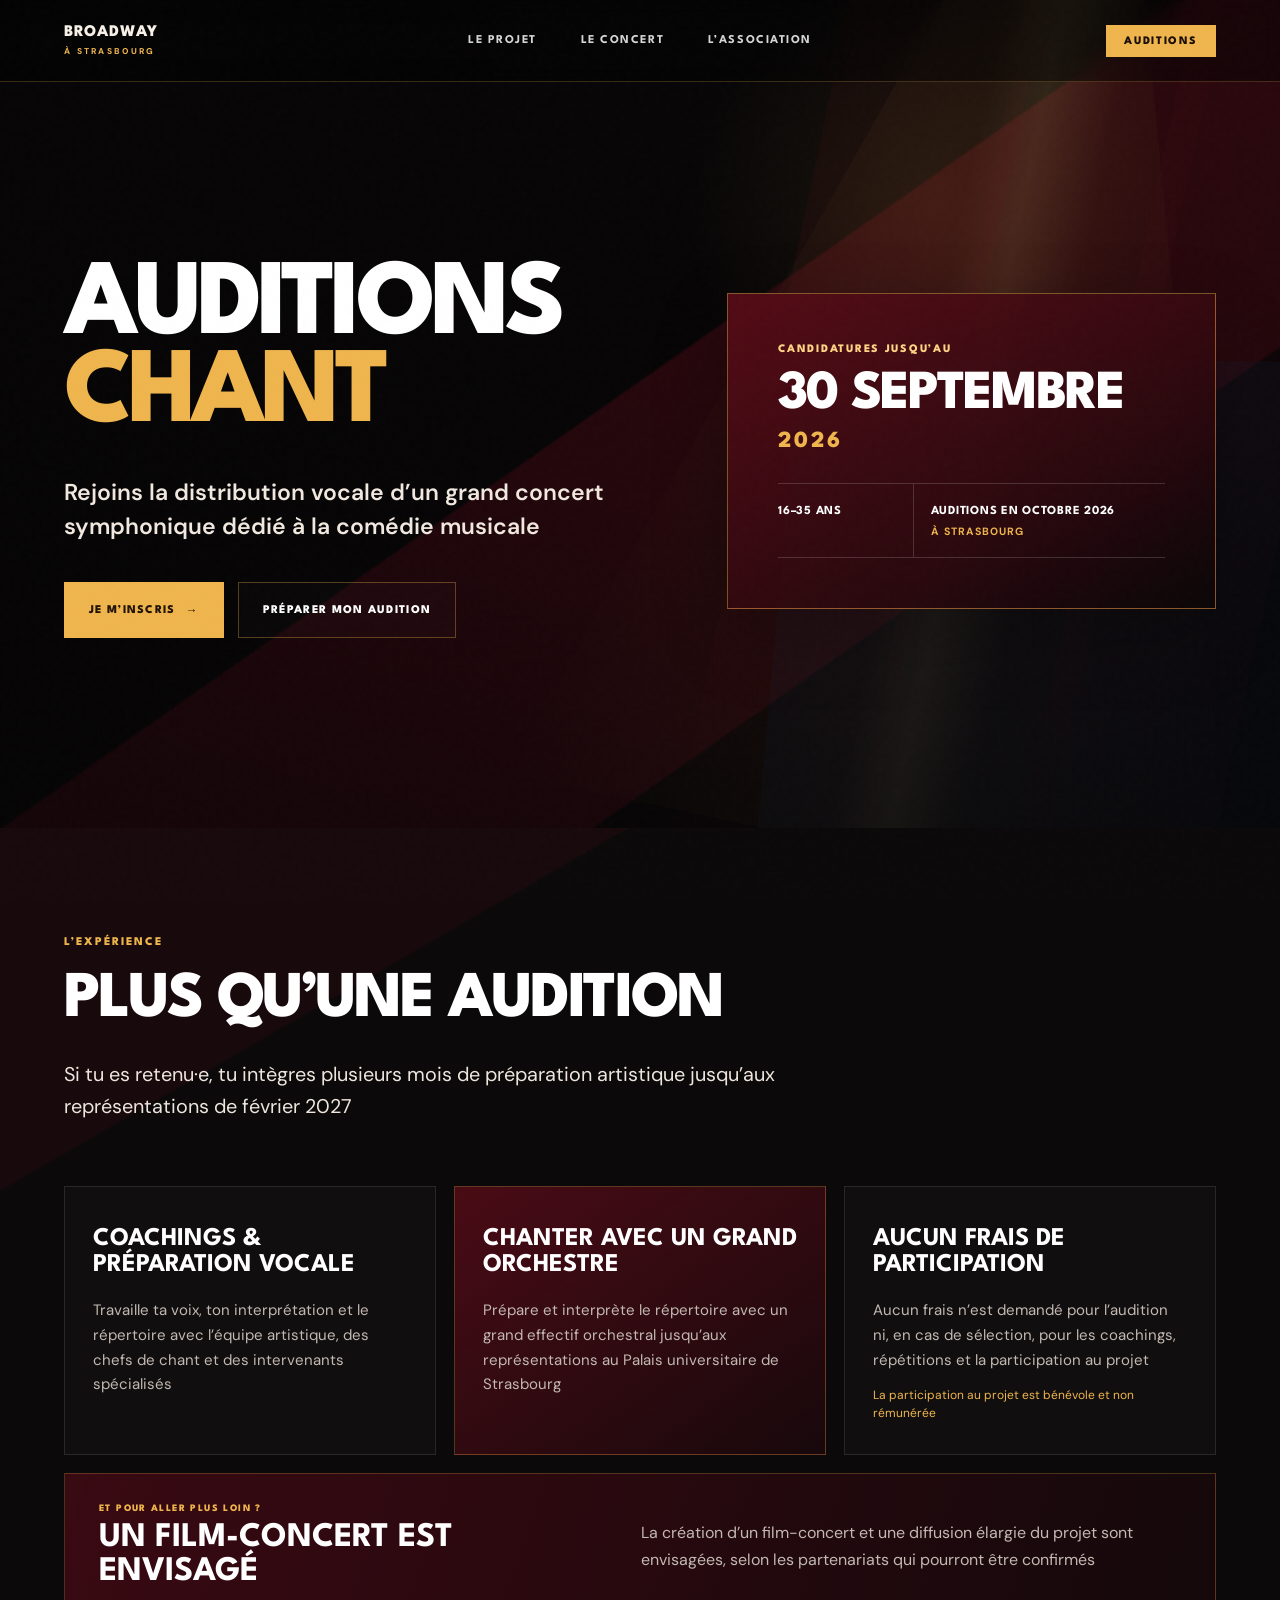
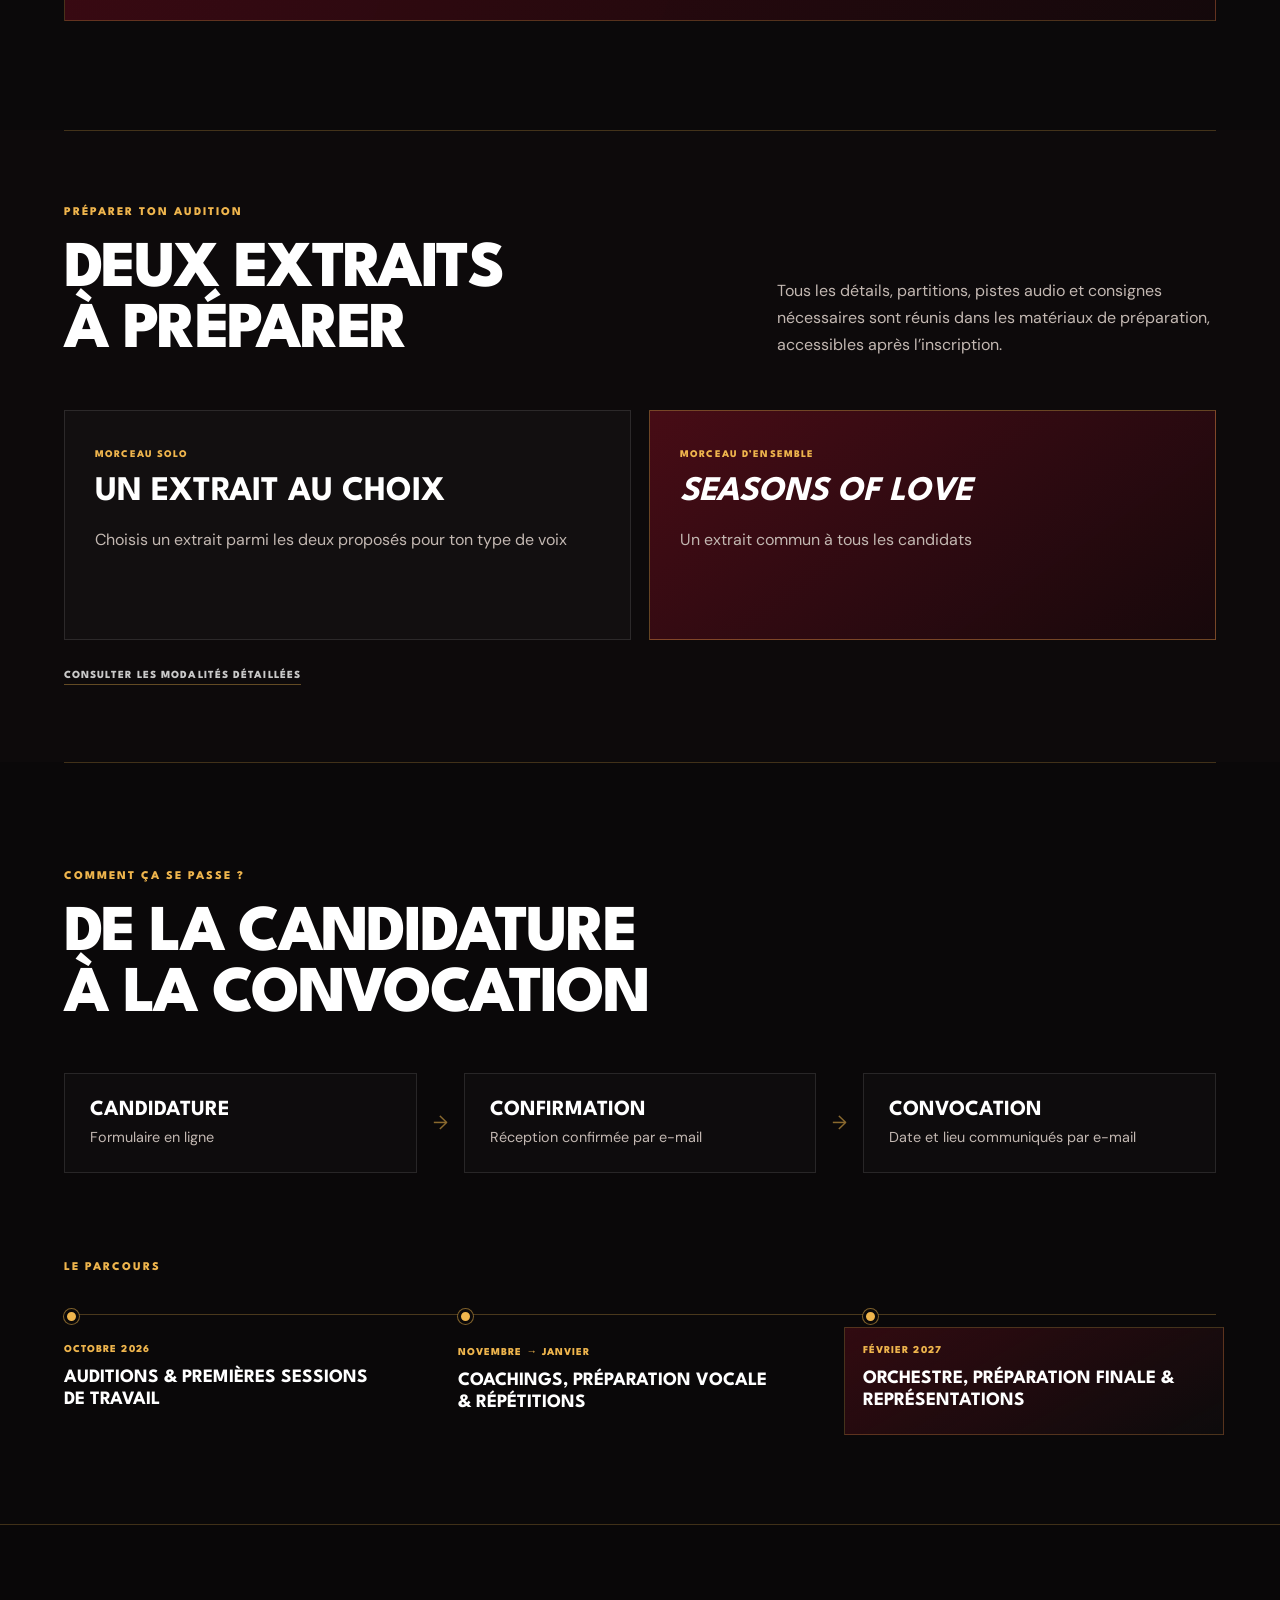
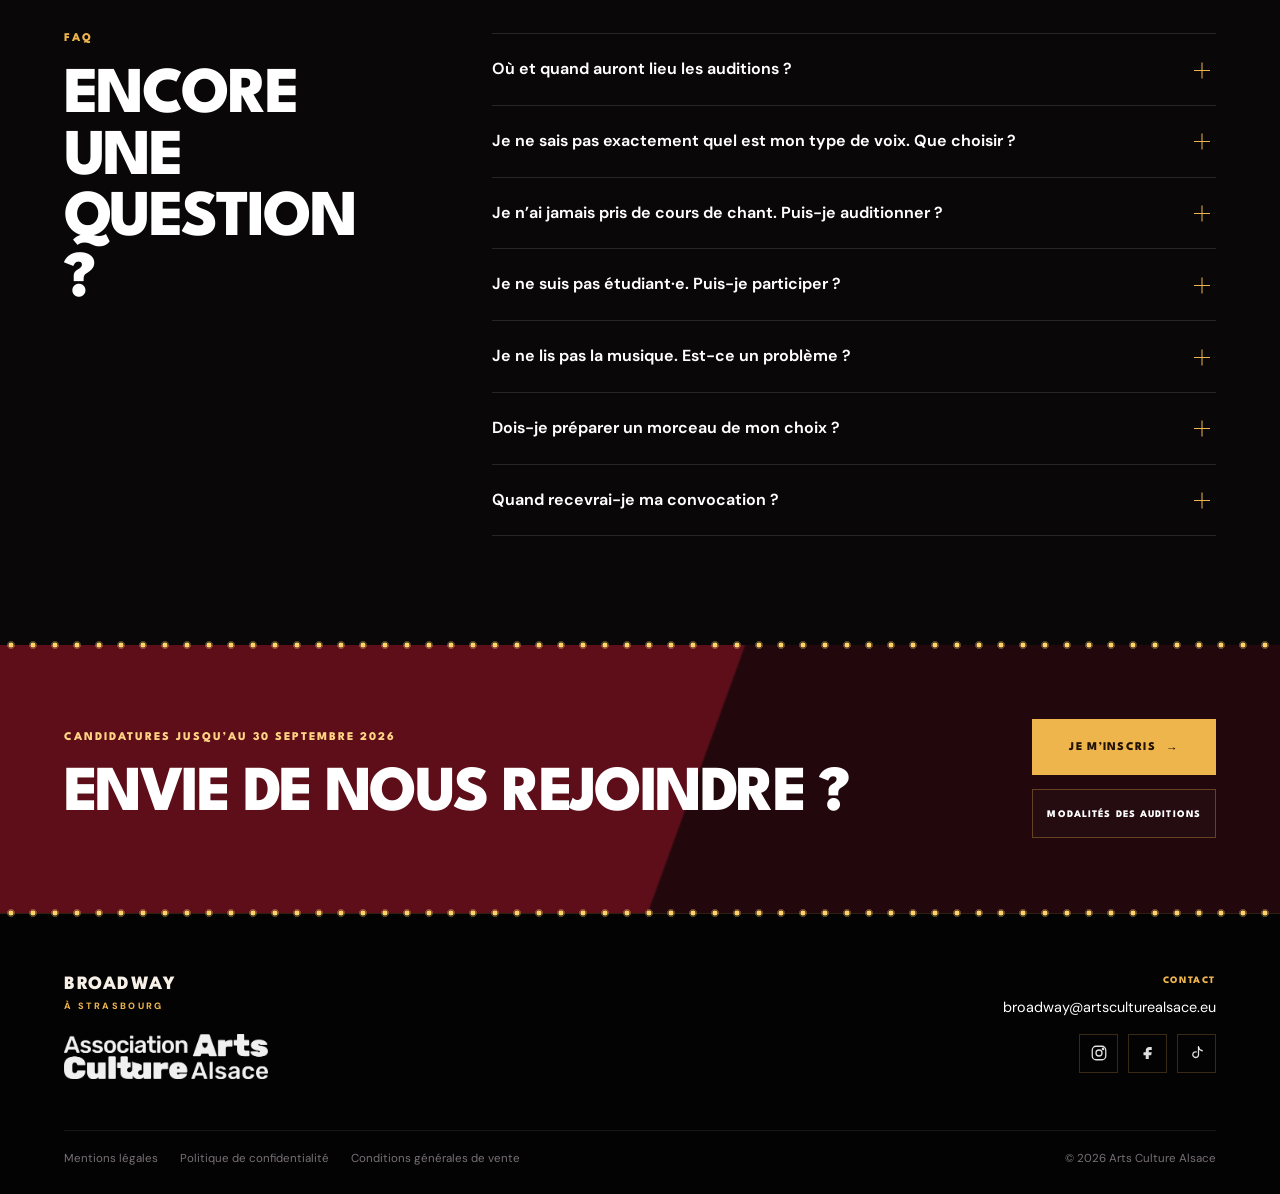
==== commit ec8f61fc: "Deploy site V11-6" ====
--- a/auditions/index.html
+++ b/auditions/index.html
@@ -6,10 +6,10 @@
 <meta content="width=device-width, initial-scale=1, viewport-fit=cover" name="viewport"/>
 <meta content="#17070a" name="theme-color"/>
 <meta content="Auditions chant pour Broadway à Strasbourg — candidatures jusqu’au 30 septembre 2026, auditions à Strasbourg en octobre 2026." name="description"/>
-<meta content="Auditions chant — Broadway à Strasbourg" property="og:title"/>
+<meta content="Auditions chant · Broadway à Strasbourg" property="og:title"/>
 <meta content="Rejoins la distribution vocale de Broadway à Strasbourg. Candidatures jusqu’au 30 septembre 2026." property="og:description"/>
 <meta content="website" property="og:type"/>
-<title>Auditions chant — Broadway à Strasbourg</title>
+<title>Auditions chant · Broadway à Strasbourg</title>
 <link href="../assets/icons/favicon.ico" rel="icon" sizes="any"/>
 <link href="../assets/icons/favicon-32x32.png" rel="icon" sizes="32x32" type="image/png"/>
 <link href="../assets/icons/favicon-16x16.png" rel="icon" sizes="16x16" type="image/png"/>
@@ -112,7 +112,7 @@
 <p class="section-kicker">PRÉPARER TON AUDITION</p>
 <h2>DEUX EXTRAITS À PRÉPARER</h2>
 </div>
-<p>Tous les détails, partitions, pistes audio et consignes nécessaires sont fournis dans les matériaux de préparation</p>
+<p>Tous les détails, partitions, pistes audio et consignes nécessaires sont réunis dans les matériaux de préparation, accessibles après l’inscription.</p>
 </div>
 <div class="prep-grid reveal">
 <article class="prep-card">
@@ -131,7 +131,6 @@
 </article>
 </div>
 <div class="materials-actions reveal">
-<a aria-disabled="true" class="button button-gold button-xl placeholder-link" href="#">ACCÉDER AUX MATÉRIAUX <span aria-hidden="true">→</span></a>
 <a class="text-link" href="modalites/">CONSULTER LES MODALITÉS DÉTAILLÉES</a>
 </div>
 </div>
@@ -155,7 +154,7 @@
 <div aria-hidden="true" class="step-arrow">→</div>
 <article>
 <strong>CONVOCATION</strong>
-<p>Envoyée ultérieurement</p>
+<p>Date et lieu communiqués par e-mail</p>
 </article>
 </div>
 <div class="timeline-heading reveal">
@@ -190,31 +189,31 @@
 <div class="faq-list reveal">
 <details>
 <summary>Où et quand auront lieu les auditions ?</summary>
-<p>Les auditions auront lieu à Strasbourg, en octobre 2026, sur convocation. La date, l’horaire de passage et le lieu exact seront communiqués dans la convocation</p>
+<p>Les auditions auront lieu à Strasbourg, en octobre 2026, sur convocation. La date, l’heure de passage et le lieu exact seront précisés dans la convocation.</p>
 </details>
 <details>
 <summary>Je ne sais pas exactement quel est mon type de voix. Que choisir ?</summary>
-<p>Choisis le type de voix dans lequel les extraits proposés te semblent les plus confortables. Ce choix sert avant tout à déterminer les matériaux à préparer et ne constitue pas une classification définitive de ta voix</p>
+<p>Ce n’est pas un problème. Si tu hésites, sélectionne « Je ne sais pas encore » dans le formulaire. Le guide de préparation t’expliquera ensuite comment t’orienter. Le type de voix indiqué sert à organiser les matériaux à préparer et ne constitue pas une classification définitive de ta voix.</p>
 </details>
 <details>
 <summary>Je n’ai jamais pris de cours de chant. Puis-je auditionner ?</summary>
-<p>Oui. Aucun parcours particulier n’est exigé. Conservatoire, chorale, autodidacte… ou jusqu’ici surtout sous la douche : les expériences peuvent être très différentes. L’audition est là pour nous permettre de découvrir ta voix et ton potentiel</p>
+<p>Oui. Aucun diplôme, cours de chant ou cursus particulier n’est exigé. Les parcours peuvent être très différents : conservatoire, chorale, pratique autodidacte, expérience de la scène ou début dans le chant.</p>
 </details>
 <details>
 <summary>Je ne suis pas étudiant·e. Puis-je participer ?</summary>
-<p>Oui. Le projet s’adresse en priorité aux étudiants et aux jeunes en formation, mais les auditions sont ouvertes à tous les profils âgés de 16 à 35 ans</p>
+<p>Oui. Le projet s’adresse en priorité aux étudiants et aux jeunes en formation, mais le statut étudiant n’est pas obligatoire. Les auditions sont ouvertes aux personnes âgées de 16 à 35 ans.</p>
 </details>
 <details>
 <summary>Je ne lis pas la musique. Est-ce un problème ?</summary>
-<p>Non. La lecture musicale constitue un atout, mais elle n’est pas obligatoire. Des pistes audio et des guides de travail sont disponibles avec les partitions</p>
+<p>Non. La lecture musicale est un atout, mais elle n’est pas obligatoire. Après ton inscription, tu auras accès au guide de préparation ainsi qu’aux partitions et aux pistes de travail pour préparer les extraits.</p>
 </details>
 <details>
 <summary>Dois-je préparer un morceau de mon choix ?</summary>
-<p>Non. Les extraits à préparer sont fournis pour chaque type de voix : un morceau solo au choix parmi deux propositions et le morceau d’ensemble <em>Seasons of Love</em></p>
+<p>Non. Deux extraits sont imposés : le morceau d’ensemble <em>Seasons of Love</em> et un morceau solo à choisir parmi les deux propositions correspondant à ton type de voix. Les matériaux de préparation sont accessibles après l’inscription.</p>
 </details>
 <details>
 <summary>Quand recevrai-je ma convocation ?</summary>
-<p>Après réception de la candidature, un e-mail de confirmation sera envoyé. La convocation arrivera séparément, ultérieurement</p>
+<p>Tu recevras d’abord un e-mail confirmant la réception de ta candidature. La convocation sera envoyée séparément une fois les créneaux organisés. Elle précisera la date, l’heure et le lieu de ton passage et te parviendra suffisamment en amont pour te permettre de t’organiser.</p>
 </details>
 </div>
 </div>
@@ -228,7 +227,6 @@
 <div class="final-cta-actions">
 <a class="button button-gold button-xl" href="candidature/">JE M’INSCRIS <span aria-hidden="true">→</span></a>
 <div class="secondary-actions">
-<a aria-disabled="true" class="button button-ghost placeholder-link" href="#">MATÉRIAUX DE PRÉPARATION</a>
 <a class="button button-ghost" href="modalites/">MODALITÉS DES AUDITIONS</a>
 </div>
 </div>
--- a/css/auditions.css
+++ b/css/auditions.css
@@ -332,7 +332,7 @@
 }
 
 /* Preparation */
-.preparation-section { background: #0d0a0b; }
+.preparation-section { background: #0d0a0b; padding-top:clamp(68px,6vw,90px); padding-bottom:clamp(68px,6vw,90px); }
 .preparation-section::before,
 .process-section::before {
   content: "";
@@ -560,7 +560,7 @@
 /* Final CTA — only one page ending */
 .final-cta-section {
   position: relative;
-  padding: clamp(70px, 7.5vw, 104px) var(--pad);
+  padding: clamp(54px, 5.8vw, 78px) var(--pad);
   background: linear-gradient(110deg, #5d0e19 0 54%, #22080c 54.2% 100%);
 }
 .final-cta-inner {
@@ -577,7 +577,7 @@
   align-items: stretch;
   gap: 14px;
 }
-.secondary-actions { display: grid; grid-template-columns: 1fr 1fr; gap: 10px; }
+.secondary-actions { display: grid; grid-template-columns: 1fr; gap: 10px; }
 .secondary-actions .button { padding-inline: 14px; font-size: .63rem; }
 
 /* Responsive */
@@ -646,6 +646,7 @@
   .distribution-layout { gap: 28px; }
   .distribution-copy .distribution-emphasis { margin-top: 22px; padding-top: 20px; }
 
+  .preparation-section { padding-top:58px; padding-bottom:58px; }
   .preparation-heading { gap: 20px; }
   .prep-grid { grid-template-columns: 1fr; margin-top: 34px; }
   .prep-card { min-height: 0; padding: 25px 21px; gap: 18px; }
@@ -674,7 +675,7 @@
   .faq-list summary { padding: 21px 42px 21px 0; font-size: .96rem; }
   .faq-list details p { margin-right: 28px; font-size: .9rem; }
 
-  .final-cta-section { padding: 62px 20px 68px; }
+  .final-cta-section { padding: 52px 20px 56px; }
   .final-cta-inner { gap: 28px; }
   .final-cta-actions { width: 100%; }
   .final-cta-actions > .button { width: 100%; }
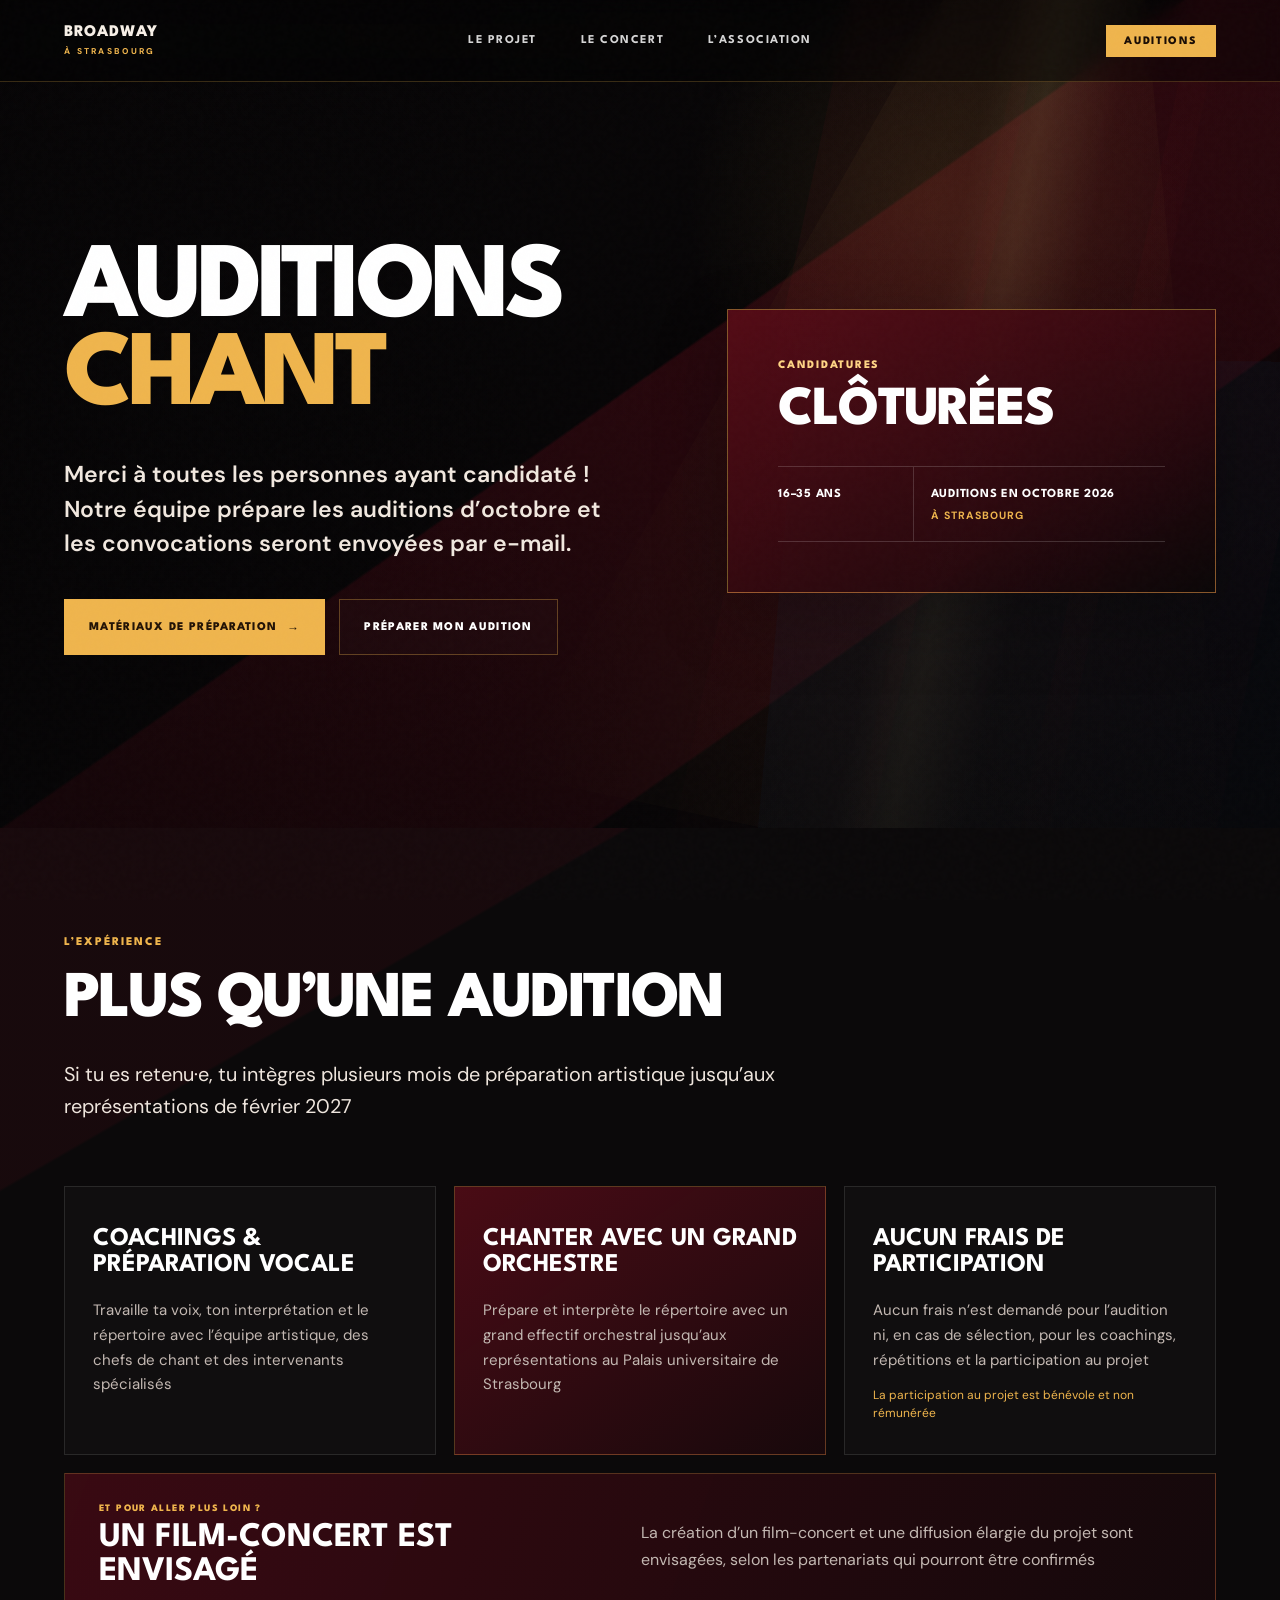
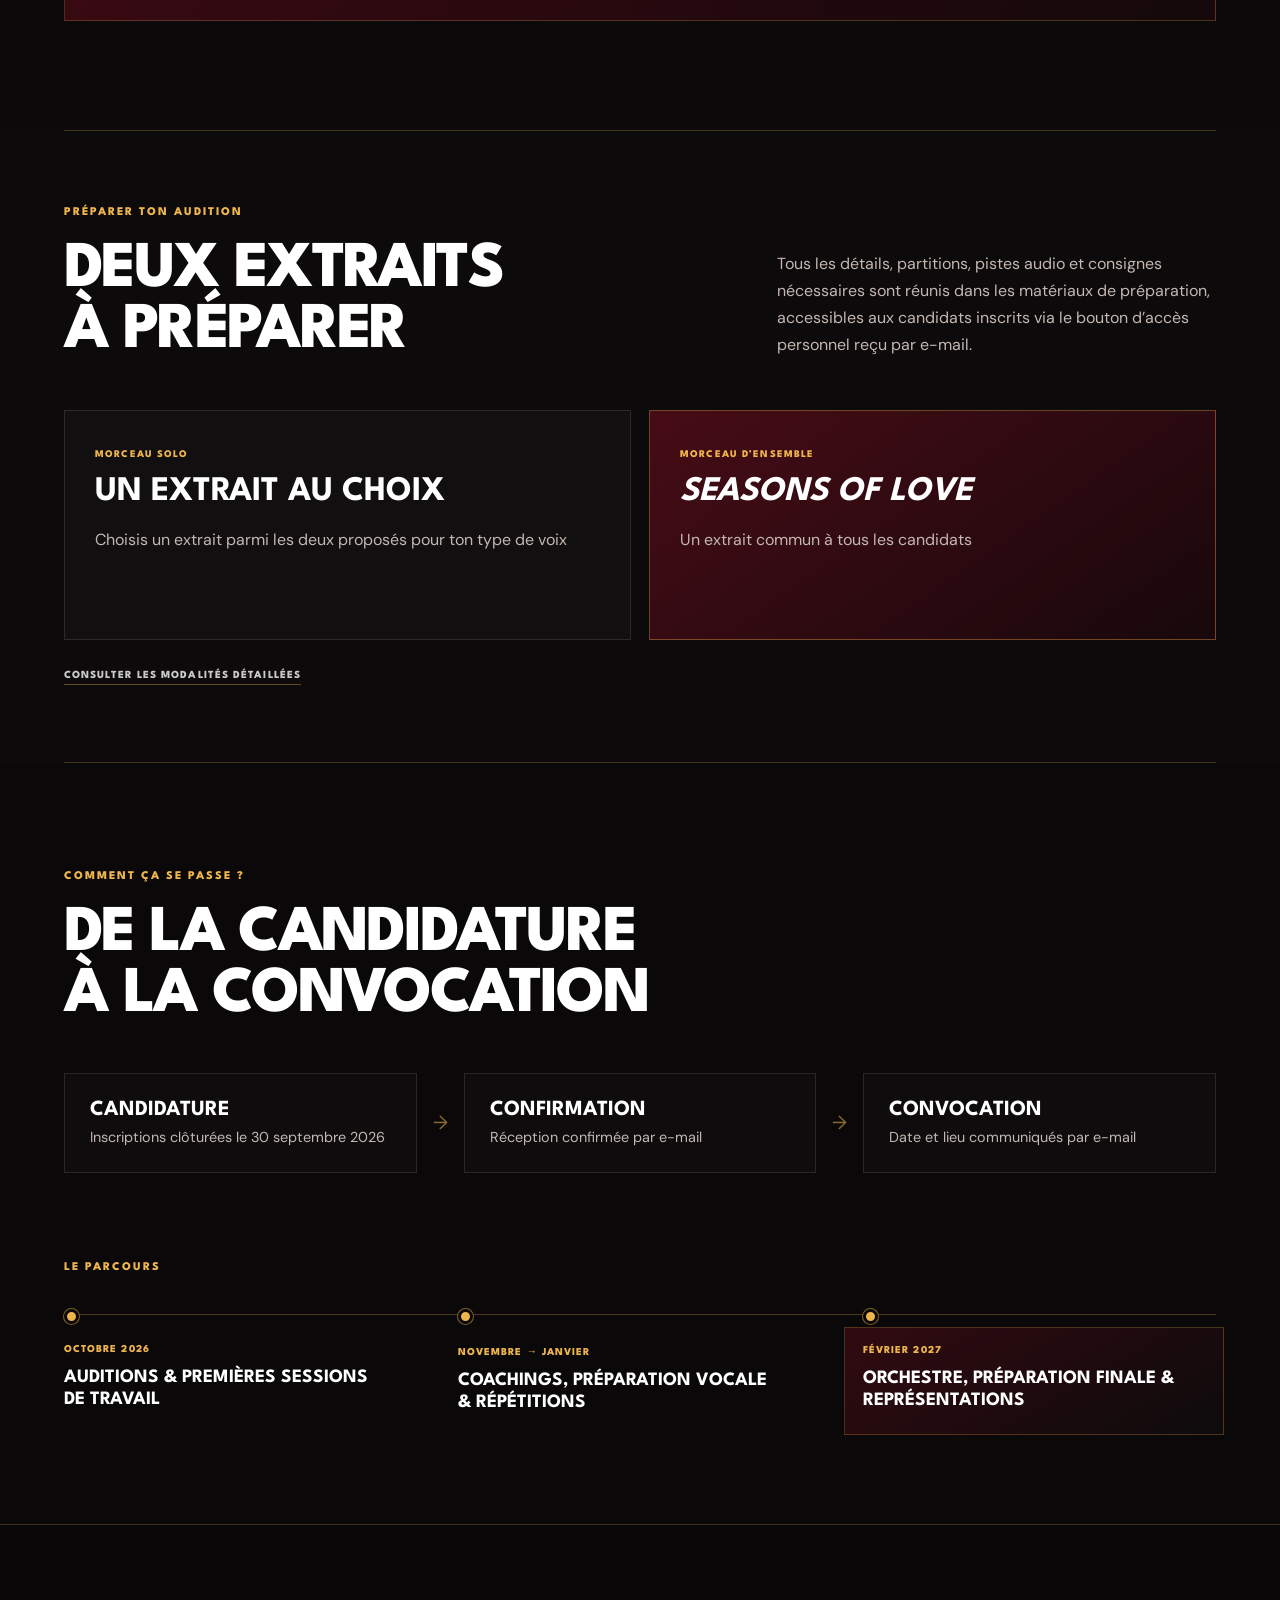
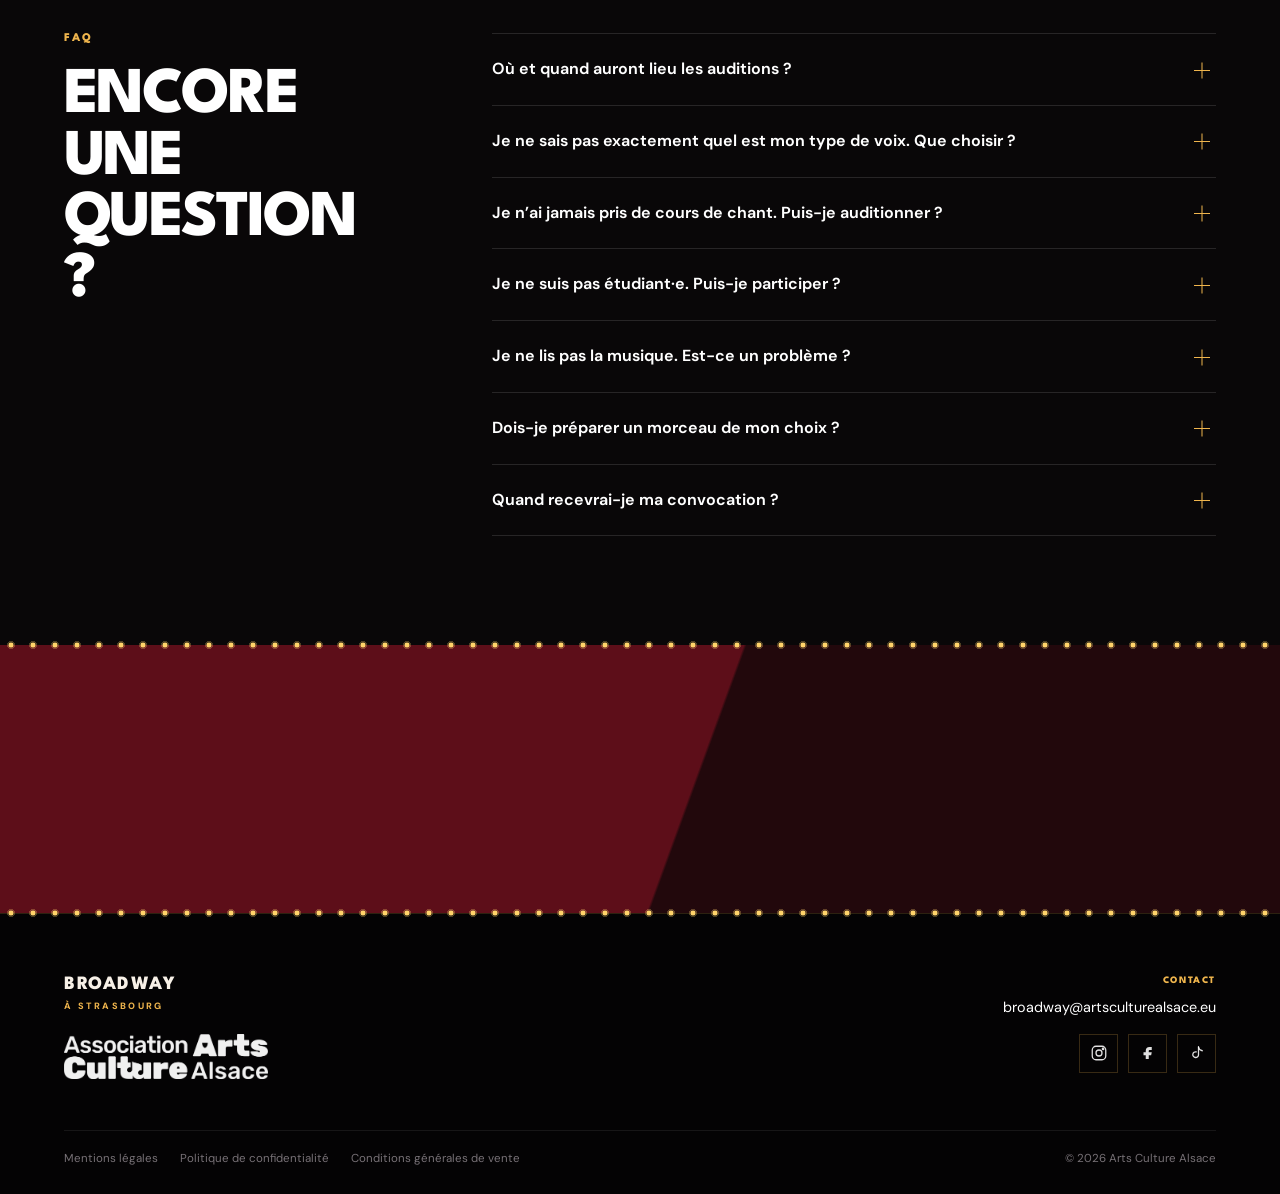
==== commit 411ee7c7: "Cloture inscriptions 1 octobre 2026" ====
--- a/auditions/index.html
+++ b/auditions/index.html
@@ -5,9 +5,9 @@
 <meta charset="utf-8"/>
 <meta content="width=device-width, initial-scale=1, viewport-fit=cover" name="viewport"/>
 <meta content="#17070a" name="theme-color"/>
-<meta content="Auditions chant pour Broadway à Strasbourg — candidatures jusqu’au 30 septembre 2026, auditions à Strasbourg en octobre 2026." name="description"/>
+<meta content="Auditions chant pour Broadway à Strasbourg — candidatures clôturées, auditions à Strasbourg en octobre 2026." name="description"/>
 <meta content="Auditions chant · Broadway à Strasbourg" property="og:title"/>
-<meta content="Rejoins la distribution vocale de Broadway à Strasbourg. Candidatures jusqu’au 30 septembre 2026." property="og:description"/>
+<meta content="Les candidatures sont clôturées. Informations et préparation pour les candidats inscrits." property="og:description"/>
 <meta content="website" property="og:type"/>
 <title>Auditions chant · Broadway à Strasbourg</title>
 <link href="../assets/icons/favicon.ico" rel="icon" sizes="any"/>
@@ -57,15 +57,15 @@
 <div class="audition-hero-copy reveal">
 
 <h1 id="audition-title">AUDITIONS <span>CHANT</span></h1>
-<p class="audition-hero-lead">Rejoins la distribution vocale d’un grand concert symphonique dédié à la comédie musicale</p>
+<p class="audition-hero-lead">Merci à toutes les personnes ayant candidaté ! Notre équipe prépare les auditions d’octobre et les convocations seront envoyées par e-mail.</p>
 <div class="hero-actions">
-<a class="button button-gold button-xl" href="candidature/">JE M’INSCRIS <span aria-hidden="true">→</span></a>
+<a class="button button-gold button-xl" href="materiaux/">MATÉRIAUX DE PRÉPARATION <span aria-hidden="true">→</span></a>
 <a class="button button-ghost button-xl" href="#preparation">PRÉPARER MON AUDITION</a>
 </div>
 </div>
 <aside aria-label="Informations essentielles" class="audition-key-info reveal">
-<span class="key-label">CANDIDATURES JUSQU’AU</span>
-<strong class="key-deadline">30 SEPTEMBRE <em>2026</em></strong>
+<span class="key-label">CANDIDATURES</span>
+<strong class="key-deadline">CLÔTURÉES</strong>
 <div class="key-secondary">
 <span><b>16–35 ANS</b></span>
 <span><b>AUDITIONS EN OCTOBRE 2026</b><small>À STRASBOURG</small></span>
@@ -112,7 +112,7 @@
 <p class="section-kicker">PRÉPARER TON AUDITION</p>
 <h2>DEUX EXTRAITS À PRÉPARER</h2>
 </div>
-<p>Tous les détails, partitions, pistes audio et consignes nécessaires sont réunis dans les matériaux de préparation, accessibles après l’inscription.</p>
+<p>Tous les détails, partitions, pistes audio et consignes nécessaires sont réunis dans les matériaux de préparation, accessibles aux candidats inscrits via le bouton d’accès personnel reçu par e-mail.</p>
 </div>
 <div class="prep-grid reveal">
 <article class="prep-card">
@@ -144,7 +144,7 @@
 <div class="application-steps reveal">
 <article>
 <strong>CANDIDATURE</strong>
-<p>Formulaire en ligne</p>
+<p>Inscriptions clôturées le 30 septembre 2026</p>
 </article>
 <div aria-hidden="true" class="step-arrow">→</div>
 <article>
@@ -193,27 +193,27 @@
 </details>
 <details>
 <summary>Je ne sais pas exactement quel est mon type de voix. Que choisir ?</summary>
-<p>Ce n’est pas un problème. Si tu hésites, sélectionne « Je ne sais pas encore » dans le formulaire. Le guide de préparation t’expliquera ensuite comment t’orienter. Le type de voix indiqué sert à organiser les matériaux à préparer et ne constitue pas une classification définitive de ta voix.</p>
+<p>Ce n’est pas un problème. Si tu as indiqué « Je ne sais pas encore » lors de ton inscription, le guide de préparation t’explique comment t’orienter. Le type de voix indiqué sert à organiser les matériaux à préparer et ne constitue pas une classification définitive de ta voix.</p>
 </details>
 <details>
 <summary>Je n’ai jamais pris de cours de chant. Puis-je auditionner ?</summary>
-<p>Oui. Aucun diplôme, cours de chant ou cursus particulier n’est exigé. Les parcours peuvent être très différents : conservatoire, chorale, pratique autodidacte, expérience de la scène ou début dans le chant.</p>
+<p>Les candidatures sont désormais clôturées. Aucun diplôme, cours de chant ou cursus particulier n’était exigé pour s’inscrire. Les parcours peuvent être très différents : conservatoire, chorale, pratique autodidacte, expérience de la scène ou début dans le chant.</p>
 </details>
 <details>
 <summary>Je ne suis pas étudiant·e. Puis-je participer ?</summary>
-<p>Oui. Le projet s’adresse en priorité aux étudiants et aux jeunes en formation, mais le statut étudiant n’est pas obligatoire. Les auditions sont ouvertes aux personnes âgées de 16 à 35 ans.</p>
+<p>Le statut étudiant n’était pas obligatoire pour candidater. Les inscriptions, ouvertes aux personnes âgées de 16 à 35 ans, sont désormais clôturées.</p>
 </details>
 <details>
 <summary>Je ne lis pas la musique. Est-ce un problème ?</summary>
-<p>Non. La lecture musicale est un atout, mais elle n’est pas obligatoire. Après ton inscription, tu auras accès au guide de préparation ainsi qu’aux partitions et aux pistes de travail pour préparer les extraits.</p>
+<p>Non. La lecture musicale est un atout, mais elle n’est pas obligatoire. Les candidats inscrits ont accès au guide de préparation, aux partitions et aux pistes de travail grâce au bouton d’accès personnel reçu par e-mail.</p>
 </details>
 <details>
 <summary>Dois-je préparer un morceau de mon choix ?</summary>
-<p>Non. Deux extraits sont imposés : le morceau d’ensemble <em>Seasons of Love</em> et un morceau solo à choisir parmi les deux propositions correspondant à ton type de voix. Les matériaux de préparation sont accessibles après l’inscription.</p>
+<p>Non. Deux extraits sont imposés : le morceau d’ensemble <em>Seasons of Love</em> et un morceau solo à choisir parmi les deux propositions correspondant à ton type de voix. Les matériaux de préparation sont accessibles aux candidats inscrits via le bouton d’accès personnel reçu par e-mail.</p>
 </details>
 <details>
 <summary>Quand recevrai-je ma convocation ?</summary>
-<p>Tu recevras d’abord un e-mail confirmant la réception de ta candidature. La convocation sera envoyée séparément une fois les créneaux organisés. Elle précisera la date, l’heure et le lieu de ton passage et te parviendra suffisamment en amont pour te permettre de t’organiser.</p>
+<p>Le mail de confirmation envoyé lors de ton inscription confirme la réception de ta candidature. Ta convocation sera envoyée séparément une fois les créneaux organisés. Elle précisera la date, l’heure et le lieu de ton passage et te parviendra suffisamment en amont pour te permettre de t’organiser.</p>
 </details>
 </div>
 </div>
@@ -221,11 +221,11 @@
 <section class="final-cta-section marquee-frame">
 <div class="audition-container final-cta-inner reveal">
 <div class="final-cta-copy">
-<p class="section-kicker section-kicker-light">CANDIDATURES JUSQU’AU 30 SEPTEMBRE 2026</p>
-<h2>ENVIE DE NOUS REJOINDRE ?</h2>
+<p class="section-kicker section-kicker-light">CANDIDATURES CLÔTURÉES</p>
+<h2>À BIENTÔT AUX AUDITIONS !</h2>
 </div>
 <div class="final-cta-actions">
-<a class="button button-gold button-xl" href="candidature/">JE M’INSCRIS <span aria-hidden="true">→</span></a>
+<a class="button button-gold button-xl" href="materiaux/">MATÉRIAUX DE PRÉPARATION <span aria-hidden="true">→</span></a>
 <div class="secondary-actions">
 <a class="button button-ghost" href="modalites/">MODALITÉS DES AUDITIONS</a>
 </div>
